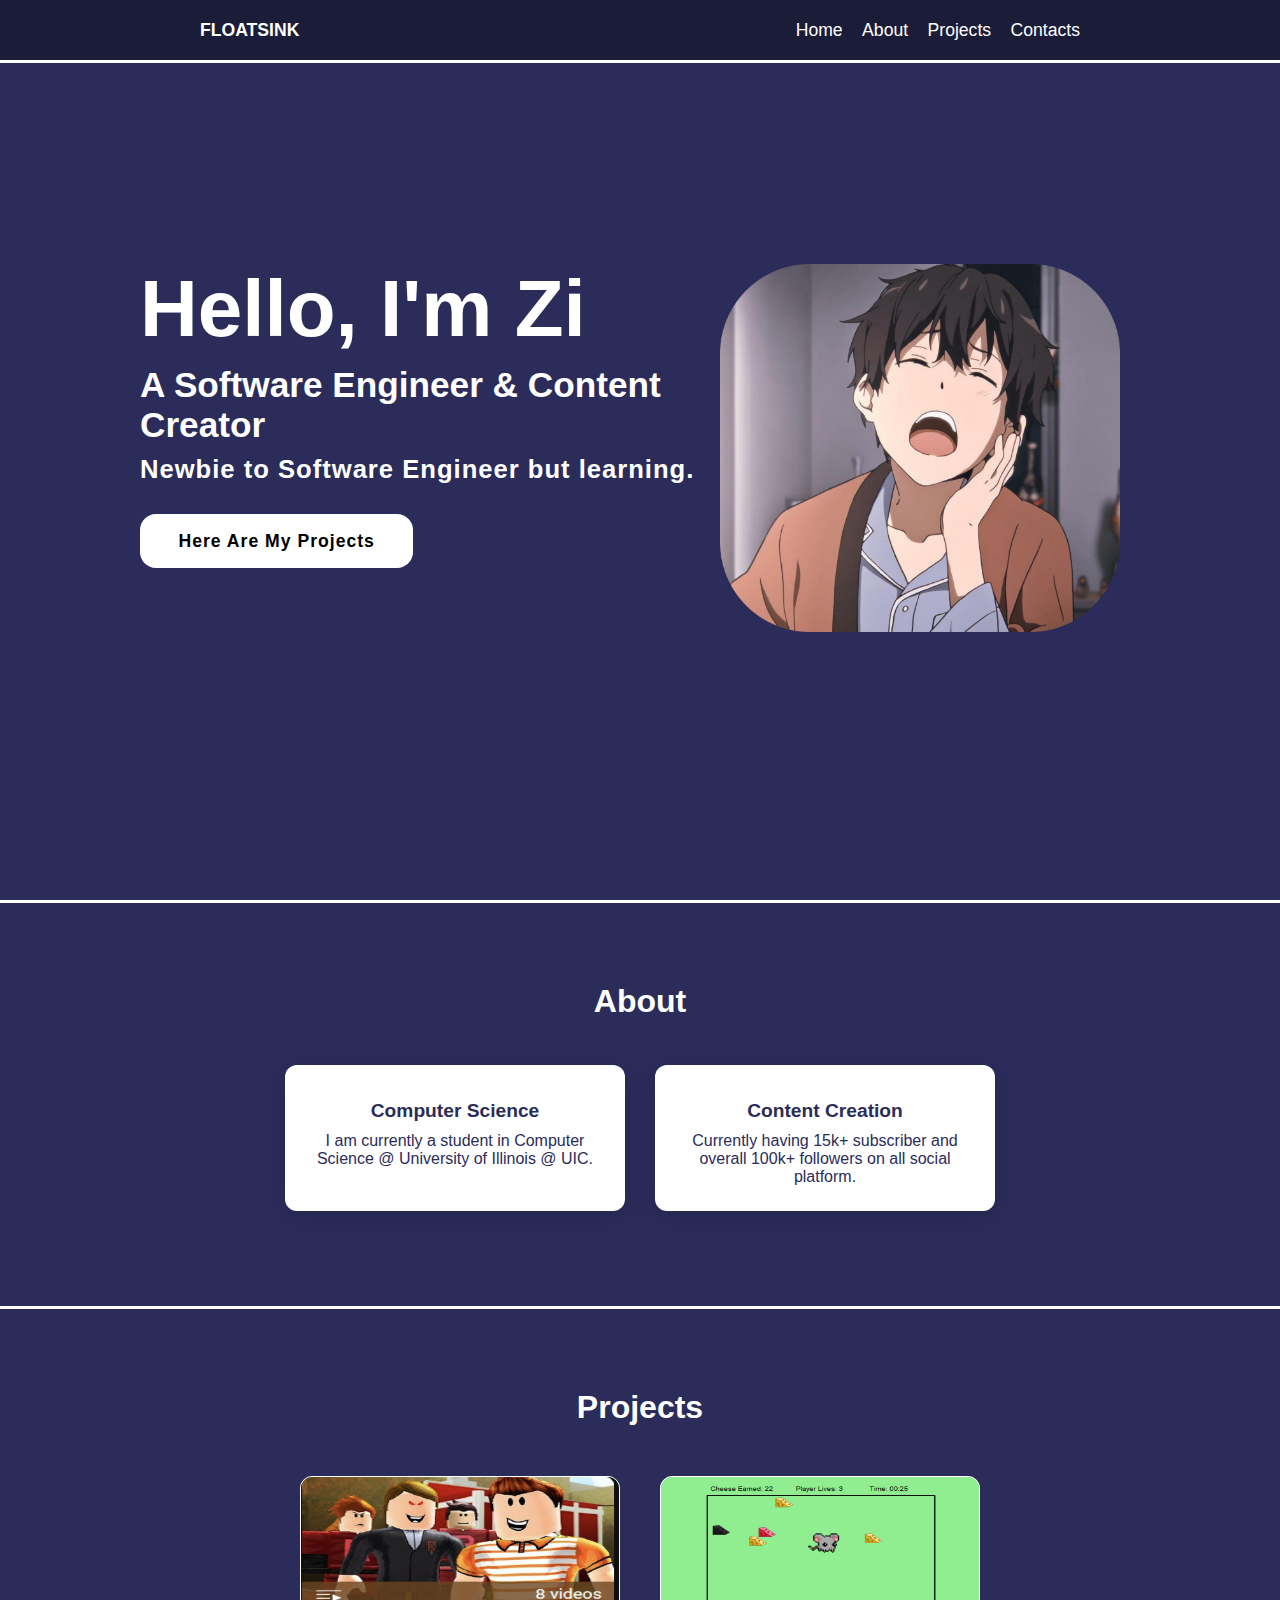
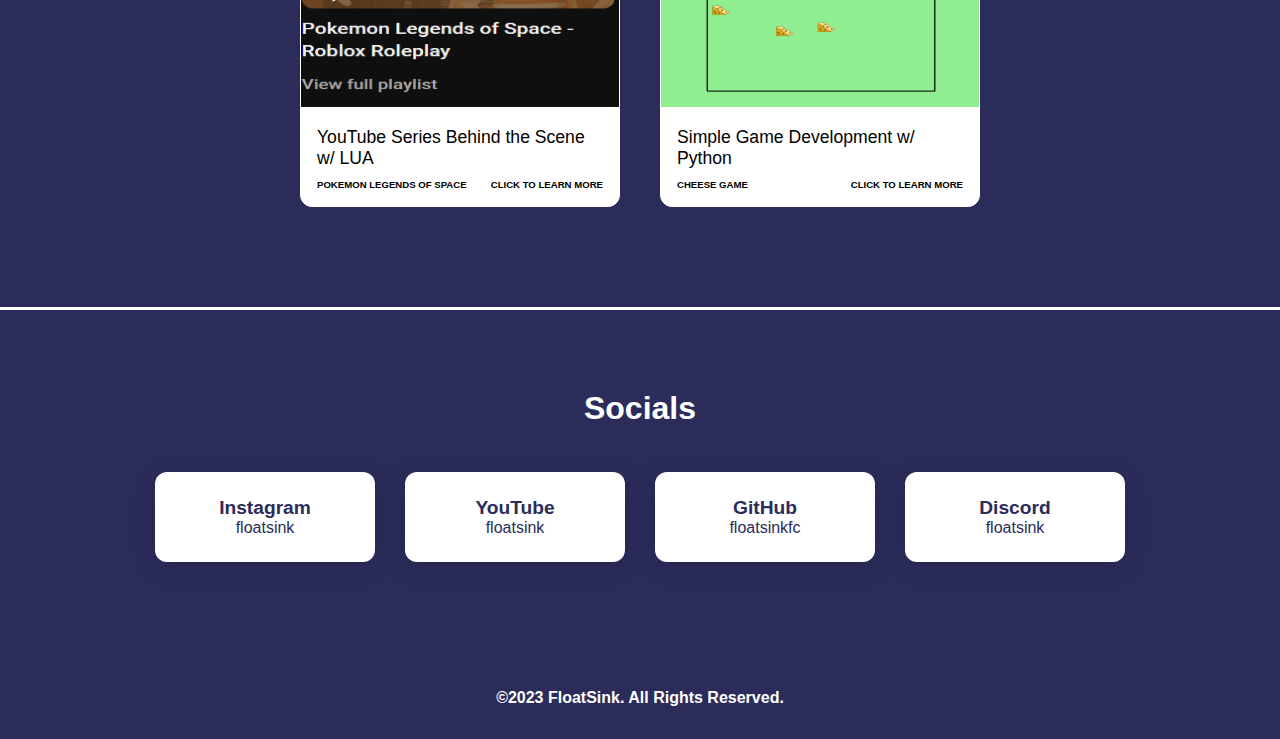
==== index.html @ bdd5c19e "first commit" ====
<!DOCTYPE html>
<html lang="en">
<head>
    <meta charset="UTF-8">
    <meta http-equiv="X-UA-Compatible" content="IE=edge">
    <meta name="viewport" content="width=device-width, initial-scale=1.0">
    <link rel="stylesheet" href="https://cdnjs.cloudflare.com/ajax/libs/font-awesome/5.15.4/css/all.min.css">
    <link rel="stylesheet" href="https://unicons.iconscout.com/release/v4.0.8/css/line.css">
    <link rel="stylesheet" href="style.css">
    <link rel="icon" type="image/png" href="img/logo.png">
    <title>Floaty</title>
</head>
<body>

    <header>
        <a href="#" class="logo">FloatSink</a>
        <nav class="navigation">
            <a href="#"> Home</a>
            <a href="#services">About</a>
            <a href="#projects">Projects</a>
            <a href="#contacts">Contacts</a>
        </nav>
    </header>

    <section class="main">
        <div>
            <h1>Hello, I'm Zi </h1>
            <h2>
                <span>A Software Engineer & Content Creator</span>
            </h2>
            <h3>Newbie to Software Engineer but learning.</h3>
            <a href="#projects" class="main-btn">Here Are My Projects</a>
            <div class="social-icons">
                <a href="https://www.instagram.com/floatsink/"><i class="uil uil-instagram"></i></a>
                
                
                <a href="https://github.com/floatsinkfc"><i class="uil uil-github-alt"></i></a>

                <a href="https://www.linkedin.com/in/zi-jun-wang-862116262/"><i class="uil uil-linkedin-alt"></i></a>

            </div>
        </div>
        <div class = "floatsinkpic">
            <img src="img/img-0057-1@2x.png" alt="">
        </div>
    </section>

    <span class="line"></span>

    <section class="cards" id="services">
        <h2 class="title">About</h2>
        <div class="content">
            <div class="card">
                <div class="icon">
                    <i class="uil uil-laptop"></i>
                </div>
                <div class="info">
                    <h3>Computer Science</h3>
                    <p>I am currently a student in Computer Science @ University of Illinois @ UIC.</p>
                </div>
            </div>  
             <div class="card">
                <div class="icon">
                    <i class="uil uil-presentation-play"></i>
                </div>
                <div class="info">
                    <h3>Content Creation</h3>
                    <p>Currently having 15k+ subscriber and overall 100k+ followers on all social platform.</p>
                </div>
            </div>  
             
        </div>
    </section>

    <span class="line"></span>

    <section class="projects" id="projects">
        <h2 class="title">Projects</h2>
        <div class="content2">

            <!-- First Project-->
            <div class="project-card">
                <div class="project-image">
                    <img src="img/image-6@2x.png" alt="PokemonLegendsOfSpace">
                </div>
                <div class="project-info">
                    <p class="project-category">YouTube Series Behind the Scene w/ LUA</p>
                    <strong class="project-title">
                        <span>Pokemon Legends of Space</span>
                        <a href="https://www.youtube.com/playlist?list=PLDZcKi4tinwcsT6Y6gnjw9qZ2At2JbRzD" class="more-details">Click to learn more</a>
                    </strong>
                </div>
            </div>
            <!-- Second Project-->
             <div class="project-card">
                <div class="project-image">
                    <img src="img/image-7@2x.png" alt="Cheese Game">
                </div>
                <div class="project-info">
                    <p class="project-category">Simple Game Development w/ Python</p>
                    <strong class="project-title">
                        <span>Cheese Game</span>
                        <a href="https://github.com/floatsinkfc" class="more-details">Click to learn more</a>
                    </strong>
                </div>
            </div>
        </div>
    </section>

    <span class="line"></span>

    <section class="card-contact" id="contacts">
        <h2 class="title">Socials</h2>
        <div class="content">
            
            <a a href="https://www.instagram.com/floatsink/" class="card">
                <div class="icon">
                <i class="uil uil-instagram"></i>
                </div>
                <div class="connectinfo">
                    <h3>Instagram</h3>
                    <p>floatsink</p>
                </div>
            </a>  
            <a a href="https://www.youtube.com/floatsink/" class="card">
                <div class="icon">
                <i class="uil uil-youtube"></i>
                </div>
                <div class="connectinfo">
                    <h3>YouTube</h3>
                    <p>floatsink</p>
                </div>
            </a> 
            <a a href="https://github.com/floatsinkfc" class="card">
                <div class="icon">
                <i class="uil uil-github"></i>
                </div>
                <div class="connectinfo">
                    <h3>GitHub</h3>
                    <p>floatsinkfc</p>
                </div>
            </a>
            <a a href="https://discordapp.com/users/231619321426739202/" class="card">
                <div class="icon">
                <i class="uil uil-discord"></i>
                </div>
                <div class="connectinfo">
                    <h3>Discord</h3>
                    <p>floatsink</p>
                </div>
            </a> 
        </div> 
    </section>

    <footer class="footer">
        <p class="footer-title">&#169;2023 FloatSink. All Rights Reserved.</p>
    </footer>
</body> 
</html>
---- style.css ----
@import url('https://fonts.googleapis.com/css2?family=Poppins:wght@100;200;400;500;600;700;800;900&display=swap');


* {
  font-family: 'Arial', sans-serif;
  margin: 0;
  padding: 0;
  box-sizing: border-box;
  scroll-behavior: smooth;
}

.logo {
  text-decoration: none;
  color: #FFFFFF;
  text-transform: uppercase;
  font-weight: 700;
  font-size: 1.1em;
}

header {
  background-color: #1B1C37;
  width: 100%;
  height: 7%;
  padding: 12px 200px;
  justify-content: space-between;
  display: flex;
  position: fixed;
  z-index: 999;
  align-items: center;
  border-bottom: 3px solid white;
}

.navigation a {
  color: #ffffff;
  text-decoration: none;
  font-size: 1.1em;
  font-weight: 500;
  padding-left: 30px;
}

.navigation a:hover{
  color: #808080;
}

section {
  padding: 100px 200px;
}

.main {
  width: 100%;
  min-height: 100vh;
  align-items: center;
  display: flex;
  background-color: #2B2C5A;
  background-size: cover;
  background-position: center;
  background-attachment: fixed;
}

.main img {
    margin-right: 20px; /* Add some spacing between the text and the image */
    width: 100%; /* Set the width to 100% to make it responsive */
    max-width: 600px; /* Adjust the maximum width of the image as needed */
    height: auto; /* Set height to auto to maintain the aspect ratio */
    border-radius: 50%;
    
}

.main h1 {
  color: #FFFFFF;
  font-size: 5em;
  font-weight: 700;
}

.main h2 span {
  display: inline-block;
  margin-top: 10px;
  color: #FFFFFF;
  font-size: 2em;
  font-weight: 600;
}

.main img{
  width: 400px;
  border-radius: .5rem;
}

.main h3 {
  color: #FFFFFF;
  font-size: 1.8em;
  font-weight: 700;
  letter-spacing: 1px;
  margin-top: 10px;
  margin-bottom: 30px;
}

.main-btn {
    color: #000000;
    background-color: #FFFFFF;
    text-decoration: none;
    font-size: 1.1em;
    font-weight: 600;
    letter-spacing: 1px;
    display: inline-block;
    padding: 0.9375em 2.1875em;
    border-radius: 16px;
    margin-bottom: 40px;
    transition: 0.7s ease;
}

.main-btn:hover {
    background-color: #808080;
    transform: scale(1.1);
}

.social-icons a {
    color: #FFFFFF;
    font-size: 1.6em;
    padding-right: 30px;
}

.title {
  display: flex;
  justify-content: center;
  color: white;
  font-size: 2.2em;
  font-weight: 800;
  margin-bottom: 30px;
}

.line{
    display: block;
    width: 100%;
    height: 3px;
    background-color: white;
}

.content {
  display: flex;
  justify-content: center;
  flex-direction: row;
  flex-wrap: nowrap;
}

.cards{
  background-color: #2B2C5A;
}

.card {
  background-color: white;
  width: 21.25em; /* 21.25 * 16 = 340px */ 
  box-shadow: 0 5px 25px rgba(1, 1, 1, 15%);
  border-radius: 12px;
  padding: 25px;
  margin: 15px;
  transition: 0.7s ease;
  text-decoration: none;
}

.card:hover {
  transform: scale(1.1);
}

.icon {
  color: #2B2C5A;
  font-size: 8em;
  text-align: center;
}

.info {
  text-align: center;
}

.info p {
  color:#2B2C5A
}

.info h3 {
  color: #2B2C5A;
  font-size: 1.2em;
  font-weight: 700;
  margin: 10px;
}

.connectinfo h3 {
  color: #2B2C5A;
  font-size: 1.2em;
  font-weight: 700;
  text-align: center;
}

.connectinfo p{
  color: #2B2C5A;
  font-size: 1em;
  text-align: center;
}


.projects {
  background-color: #2B2C5A; /* the same as background color */
}

.content2 {
  display: flex;
  justify-content: center;
  flex-direction: row;
  flex-wrap: wrap;
}
.projects .content2 {
  margin-top: 30px;
}

.project-card {
  background-color: #FFFFFF;
  border: 1px solid #FFFFFF;
  min-height: 14em;
  width: 23em;
  overflow: hidden;
  border-radius: 12px;
  margin: 20px;
  transition: 0.7s ease;
}

.project-card:hover {
  transform: scale(1.2);
}

.project-card:hover .project-image {
  opacity: 0.9;
}

.project-image img {
  width: 100%;
  height: 230px;
}

.project-info {
  padding: 1em;
}

.project-category {
  font-size: 1.1em;
  color: #000000;
}

.project-title {
  display: flex;
  font-size: 0.6em;
  justify-content: space-between;
  text-transform: uppercase;
  font-weight: 600;
  margin-top: 10px;
  color:#000000;
}

.more-details {
  text-decoration: none;
  color: #000000;
}

.more-details:hover {
  color: #808080;
}


.card-contact {
  background-color: #2B2C5A;
}
.card-contact .icon{
  font-size: 4.5em;
} 

.card-contact .info h3 {
  color: #000000;
}

.card-contact .info p {
  font-size: 1.1em;
}

.footer {
  background-color: #2B2C5A;
  color: white;
  padding: 2em;
  display: flex;
  justify-content: center;
  
}

.footer-title {
  font-weight: 600;
}


@media(max-width: 1400px){
  .navigation a{
    padding-left: 15px;
  }

  .title{
    font-size: 2em;
  }

  section {
    padding: 80px 140px;
  }

  
  
  .main h2{
    font-size: 1.1em;
  }

  .main h3 {
    font-size: 1.6em;
  }

  .project-card {
    width: 20em;
  }
  

  .content{
    display: flex;
    justify-content: center;
    flex-direction: row;
    flex-wrap: nowrap;
  }

  .content2{
    display: flex;
    flex-direction: row;
    flex-wrap: wrap;
  }
}

@media(max-width: 900px){
  header {
    padding: 12px 20px;
  }

  .navigation a{
    padding-left: 10px;
  }

  .title{
    font-size: 1.8em;
  }

  section {
    padding: 80px 20px;
  }

  .main h2{
    font-size: 1em;
  }

  .main h3 {
    font-size: 1.5em;
  }

  .content{
    flex-direction: column;
    align-items: center;
  }

  .content2{
    flex-direction: column;
    align-items: center;
  }
}

@media(max-width: 641px){
  body{
    font-size: 12px;
  }

  .main h2{
    font-size: 0.8em;
  }
  .main{
    flex-direction: row;
  flex-wrap: wrap;

  }

  .main h3 {
    font-size: 1.3em;
  }

}

@media(max-width: 390px){
  body{
    font-size: 10px;
  }
  .navigation a{
    padding-left: 10px;
    font-size: 0.8em;
  }
  .footer .social-icons a {
    font-size: 0.8em;
    padding: 0 8px 0 0;
  }
}
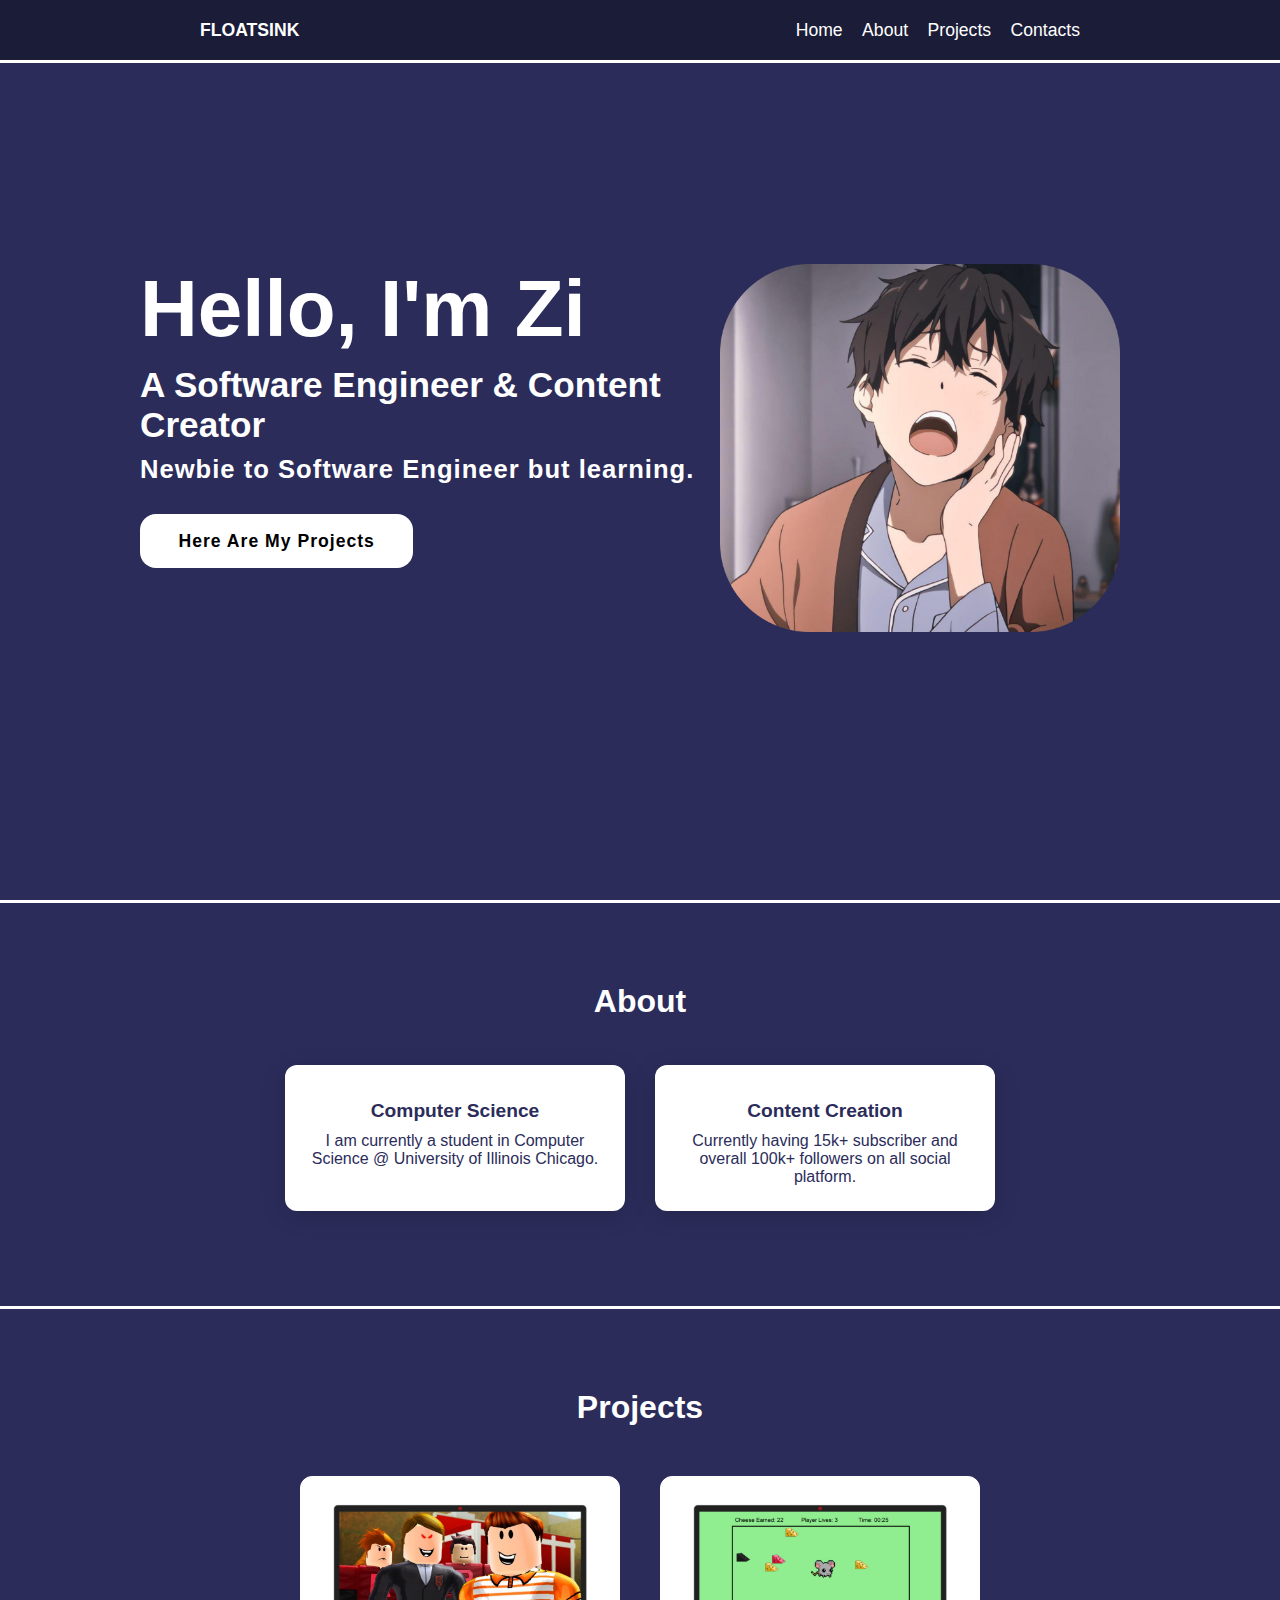
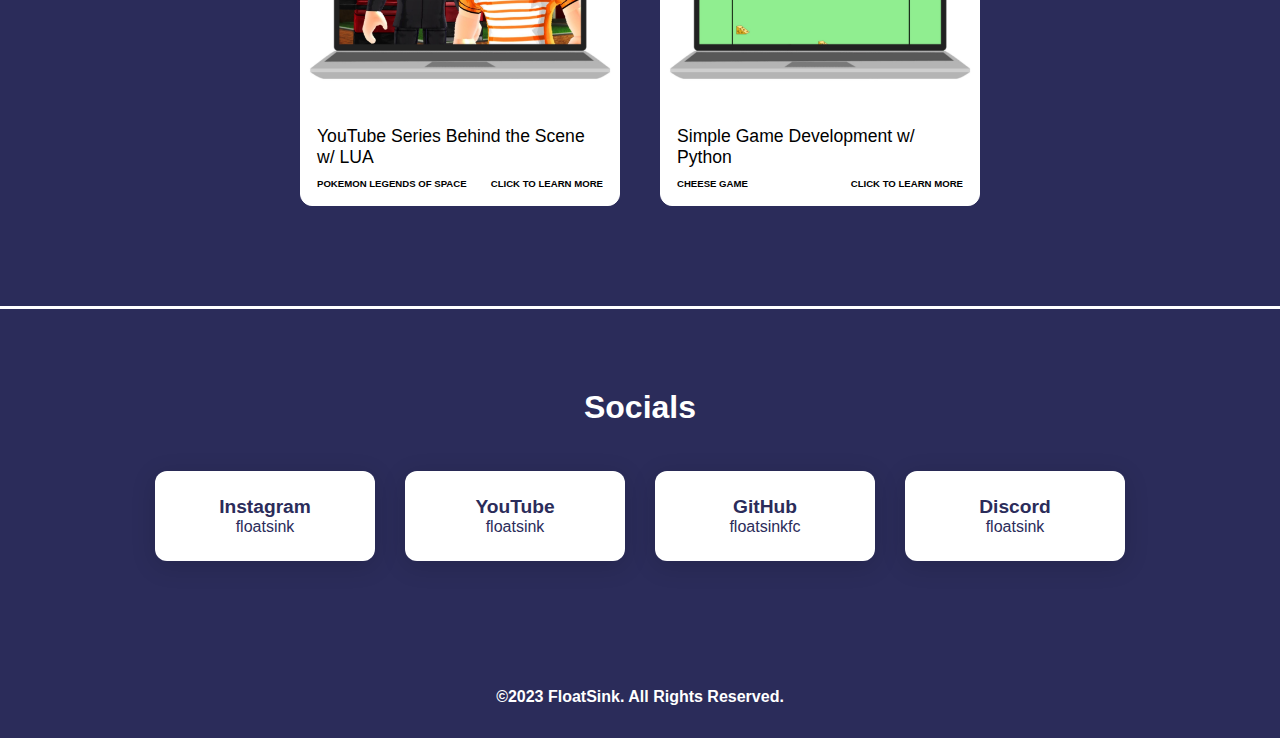
==== commit 49655e83: "Version 1.0" ====
--- a/index.html
+++ b/index.html
@@ -31,12 +31,12 @@
             <h3>Newbie to Software Engineer but learning.</h3>
             <a href="#projects" class="main-btn">Here Are My Projects</a>
             <div class="social-icons">
-                <a href="https://www.instagram.com/floatsink/"><i class="uil uil-instagram"></i></a>
+                <a href="https://www.instagram.com/floatsink/" target="_blank"><i class="uil uil-instagram"></i></a>
                 
                 
-                <a href="https://github.com/floatsinkfc"><i class="uil uil-github-alt"></i></a>
+                <a href="https://github.com/floatsinkfc" target="_blank"><i class="uil uil-github-alt"></i></a>
 
-                <a href="https://www.linkedin.com/in/zi-jun-wang-862116262/"><i class="uil uil-linkedin-alt"></i></a>
+                <a href="https://www.linkedin.com/in/zi-jun-wang-862116262/" target="_blank"><i class="uil uil-linkedin-alt"></i></a>
 
             </div>
         </div>
@@ -56,7 +56,7 @@
                 </div>
                 <div class="info">
                     <h3>Computer Science</h3>
-                    <p>I am currently a student in Computer Science @ University of Illinois @ UIC.</p>
+                    <p>I am currently a student in Computer Science @ University of Illinois Chicago.</p>
                 </div>
             </div>  
              <div class="card">
@@ -87,7 +87,7 @@
                     <p class="project-category">YouTube Series Behind the Scene w/ LUA</p>
                     <strong class="project-title">
                         <span>Pokemon Legends of Space</span>
-                        <a href="https://www.youtube.com/playlist?list=PLDZcKi4tinwcsT6Y6gnjw9qZ2At2JbRzD" class="more-details">Click to learn more</a>
+                        <a href="https://www.youtube.com/playlist?list=PLDZcKi4tinwcsT6Y6gnjw9qZ2At2JbRzD" target="_blank" class="more-details">Click to learn more</a>
                     </strong>
                 </div>
             </div>
@@ -100,7 +100,7 @@
                     <p class="project-category">Simple Game Development w/ Python</p>
                     <strong class="project-title">
                         <span>Cheese Game</span>
-                        <a href="https://github.com/floatsinkfc" class="more-details">Click to learn more</a>
+                        <a href="https://github.com/floatsinkfc"  target="_blank" class="more-details">Click to learn more</a>
                     </strong>
                 </div>
             </div>
@@ -113,7 +113,7 @@
         <h2 class="title">Socials</h2>
         <div class="content">
             
-            <a a href="https://www.instagram.com/floatsink/" class="card">
+            <a a href="https://www.instagram.com/floatsink/" target="_blank" class="card">
                 <div class="icon">
                 <i class="uil uil-instagram"></i>
                 </div>
@@ -122,7 +122,7 @@
                     <p>floatsink</p>
                 </div>
             </a>  
-            <a a href="https://www.youtube.com/floatsink/" class="card">
+            <a a href="https://www.youtube.com/floatsink/" target="_blank" class="card">
                 <div class="icon">
                 <i class="uil uil-youtube"></i>
                 </div>
@@ -131,7 +131,7 @@
                     <p>floatsink</p>
                 </div>
             </a> 
-            <a a href="https://github.com/floatsinkfc" class="card">
+            <a a href="https://github.com/floatsinkfc" target="_blank" class="card">
                 <div class="icon">
                 <i class="uil uil-github"></i>
                 </div>
@@ -140,7 +140,7 @@
                     <p>floatsinkfc</p>
                 </div>
             </a>
-            <a a href="https://discordapp.com/users/231619321426739202/" class="card">
+            <a a href="https://discordapp.com/users/231619321426739202/" target="_blank" class="card">
                 <div class="icon">
                 <i class="uil uil-discord"></i>
                 </div>
--- a/style.css
+++ b/style.css
@@ -231,7 +231,7 @@
 
 .project-image img {
   width: 100%;
-  height: 230px;
+  height: 100%;
 }
 
 .project-info {
@@ -359,6 +359,11 @@
     font-size: 1.5em;
   }
 
+  .main img{
+    width: 100%; /* Set the width to 100% to make it responsive */
+    max-width: 500px;
+  }
+
   .content{
     flex-direction: column;
     align-items: center;
@@ -384,6 +389,11 @@
 
   }
 
+  .main img{
+    width: 100%; /* Set the width to 100% to make it responsive */
+    max-width: 400px;
+  }
+
   .main h3 {
     font-size: 1.3em;
   }
@@ -398,6 +408,12 @@
     padding-left: 10px;
     font-size: 0.8em;
   }
+
+  .main img{
+    width: 100%; /* Set the width to 100% to make it responsive */
+    max-width: 300px;
+  }
+
   .footer .social-icons a {
     font-size: 0.8em;
     padding: 0 8px 0 0;
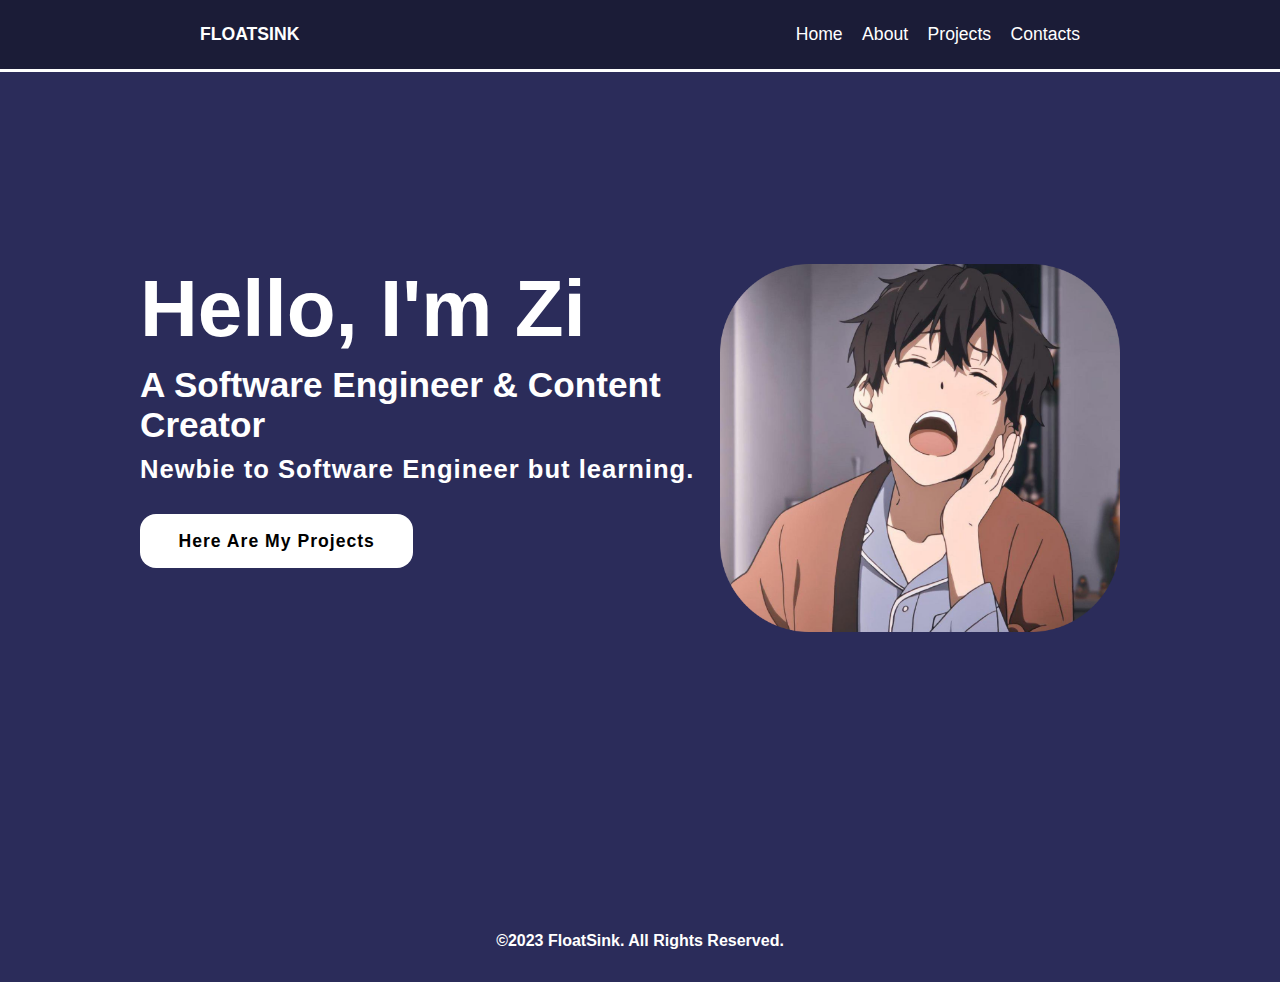
==== commit e33c2e5b: "Version 1.0" ====
--- a/index.html
+++ b/index.html
@@ -7,6 +7,7 @@
     <link rel="stylesheet" href="https://cdnjs.cloudflare.com/ajax/libs/font-awesome/5.15.4/css/all.min.css">
     <link rel="stylesheet" href="https://unicons.iconscout.com/release/v4.0.8/css/line.css">
     <link rel="stylesheet" href="style.css">
+    <script src="js/main.js"></script>
     <link rel="icon" type="image/png" href="img/logo.png">
     <title>Floaty</title>
 </head>
@@ -15,10 +16,10 @@
     <header>
         <a href="#" class="logo">FloatSink</a>
         <nav class="navigation">
-            <a href="#"> Home</a>
-            <a href="#services">About</a>
-            <a href="#projects">Projects</a>
-            <a href="#contacts">Contacts</a>
+            <a href="index.html"> Home</a>
+            <a href="about.html">About</a>
+            <a href="projects.html">Projects</a>
+            <a href="contacts.html">Contacts</a>
         </nav>
     </header>
 
@@ -45,113 +46,6 @@
         </div>
     </section>
 
-    <span class="line"></span>
-
-    <section class="cards" id="services">
-        <h2 class="title">About</h2>
-        <div class="content">
-            <div class="card">
-                <div class="icon">
-                    <i class="uil uil-laptop"></i>
-                </div>
-                <div class="info">
-                    <h3>Computer Science</h3>
-                    <p>I am currently a student in Computer Science @ University of Illinois Chicago.</p>
-                </div>
-            </div>  
-             <div class="card">
-                <div class="icon">
-                    <i class="uil uil-presentation-play"></i>
-                </div>
-                <div class="info">
-                    <h3>Content Creation</h3>
-                    <p>Currently having 15k+ subscriber and overall 100k+ followers on all social platform.</p>
-                </div>
-            </div>  
-             
-        </div>
-    </section>
-
-    <span class="line"></span>
-
-    <section class="projects" id="projects">
-        <h2 class="title">Projects</h2>
-        <div class="content2">
-
-            <!-- First Project-->
-            <div class="project-card">
-                <div class="project-image">
-                    <img src="img/image-6@2x.png" alt="PokemonLegendsOfSpace">
-                </div>
-                <div class="project-info">
-                    <p class="project-category">YouTube Series Behind the Scene w/ LUA</p>
-                    <strong class="project-title">
-                        <span>Pokemon Legends of Space</span>
-                        <a href="https://www.youtube.com/playlist?list=PLDZcKi4tinwcsT6Y6gnjw9qZ2At2JbRzD" target="_blank" class="more-details">Click to learn more</a>
-                    </strong>
-                </div>
-            </div>
-            <!-- Second Project-->
-             <div class="project-card">
-                <div class="project-image">
-                    <img src="img/image-7@2x.png" alt="Cheese Game">
-                </div>
-                <div class="project-info">
-                    <p class="project-category">Simple Game Development w/ Python</p>
-                    <strong class="project-title">
-                        <span>Cheese Game</span>
-                        <a href="https://github.com/floatsinkfc"  target="_blank" class="more-details">Click to learn more</a>
-                    </strong>
-                </div>
-            </div>
-        </div>
-    </section>
-
-    <span class="line"></span>
-
-    <section class="card-contact" id="contacts">
-        <h2 class="title">Socials</h2>
-        <div class="content">
-            
-            <a a href="https://www.instagram.com/floatsink/" target="_blank" class="card">
-                <div class="icon">
-                <i class="uil uil-instagram"></i>
-                </div>
-                <div class="connectinfo">
-                    <h3>Instagram</h3>
-                    <p>floatsink</p>
-                </div>
-            </a>  
-            <a a href="https://www.youtube.com/floatsink/" target="_blank" class="card">
-                <div class="icon">
-                <i class="uil uil-youtube"></i>
-                </div>
-                <div class="connectinfo">
-                    <h3>YouTube</h3>
-                    <p>floatsink</p>
-                </div>
-            </a> 
-            <a a href="https://github.com/floatsinkfc" target="_blank" class="card">
-                <div class="icon">
-                <i class="uil uil-github"></i>
-                </div>
-                <div class="connectinfo">
-                    <h3>GitHub</h3>
-                    <p>floatsinkfc</p>
-                </div>
-            </a>
-            <a a href="https://discordapp.com/users/231619321426739202/" target="_blank" class="card">
-                <div class="icon">
-                <i class="uil uil-discord"></i>
-                </div>
-                <div class="connectinfo">
-                    <h3>Discord</h3>
-                    <p>floatsink</p>
-                </div>
-            </a> 
-        </div> 
-    </section>
-
     <footer class="footer">
         <p class="footer-title">&#169;2023 FloatSink. All Rights Reserved.</p>
     </footer>
--- a/style.css
+++ b/style.css
@@ -20,7 +20,7 @@
 header {
   background-color: #1B1C37;
   width: 100%;
-  height: 7%;
+  height: 8%;
   padding: 12px 200px;
   justify-content: space-between;
   display: flex;
@@ -28,6 +28,12 @@
   z-index: 999;
   align-items: center;
   border-bottom: 3px solid white;
+  transition: transform 0.9s ease;
+}
+
+/* Additional styles for the hidden class */
+header.hidden {
+  transform: translateY(-100%);
 }
 
 .navigation a {
@@ -41,6 +47,7 @@
 .navigation a:hover{
   color: #808080;
 }
+
 
 section {
   padding: 100px 200px;
@@ -65,6 +72,7 @@
     border-radius: 50%;
     
 }
+
 
 .main h1 {
   color: #FFFFFF;
@@ -126,6 +134,7 @@
   font-size: 2.2em;
   font-weight: 800;
   margin-bottom: 30px;
+  margin-top: 50px;
 }
 
 .line{
@@ -144,6 +153,8 @@
 
 .cards{
   background-color: #2B2C5A;
+  width: 100%;
+  min-height: 100vh;
 }
 
 .card {
@@ -196,8 +207,11 @@
 }
 
 
+
 .projects {
   background-color: #2B2C5A; /* the same as background color */
+  width: 100%;
+  min-height: 100vh;
 }
 
 .content2 {
@@ -265,6 +279,8 @@
 
 .card-contact {
   background-color: #2B2C5A;
+  width: 100%;
+  min-height: 100vh;
 }
 .card-contact .icon{
   font-size: 4.5em;
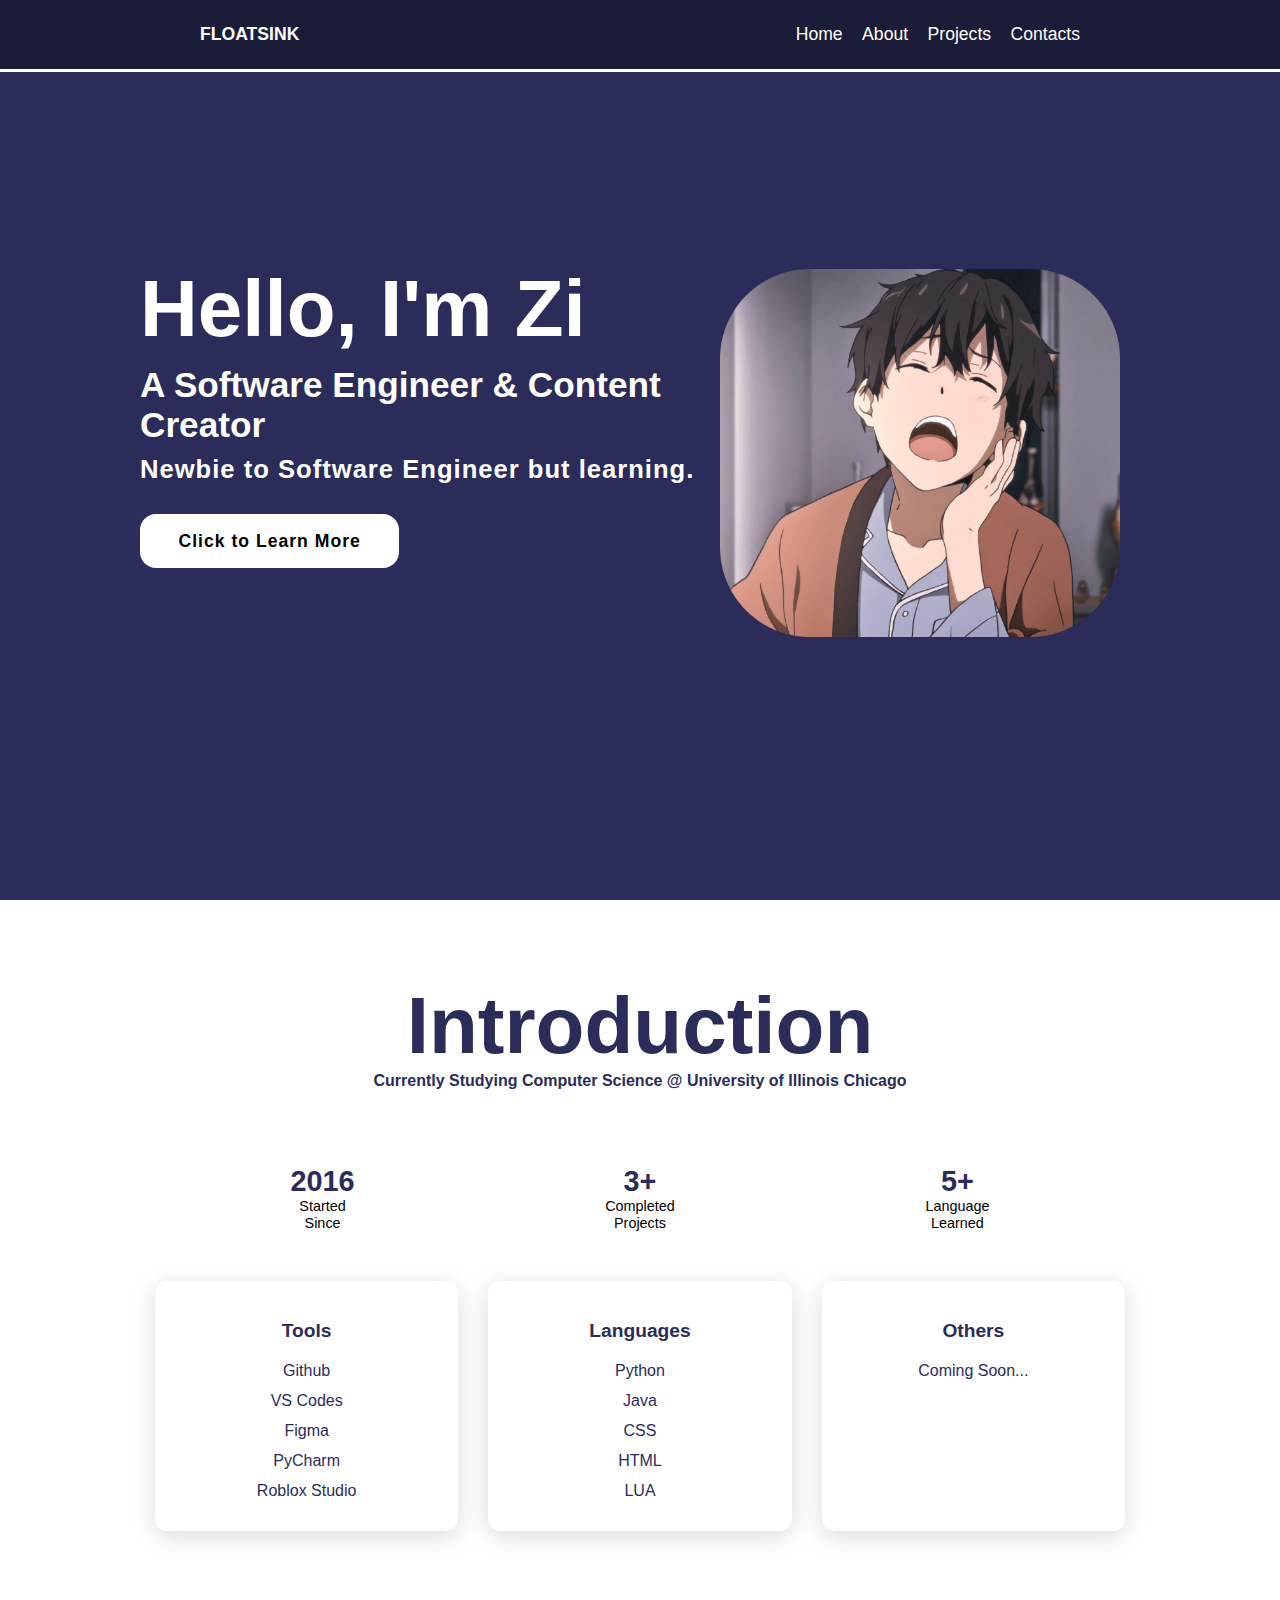
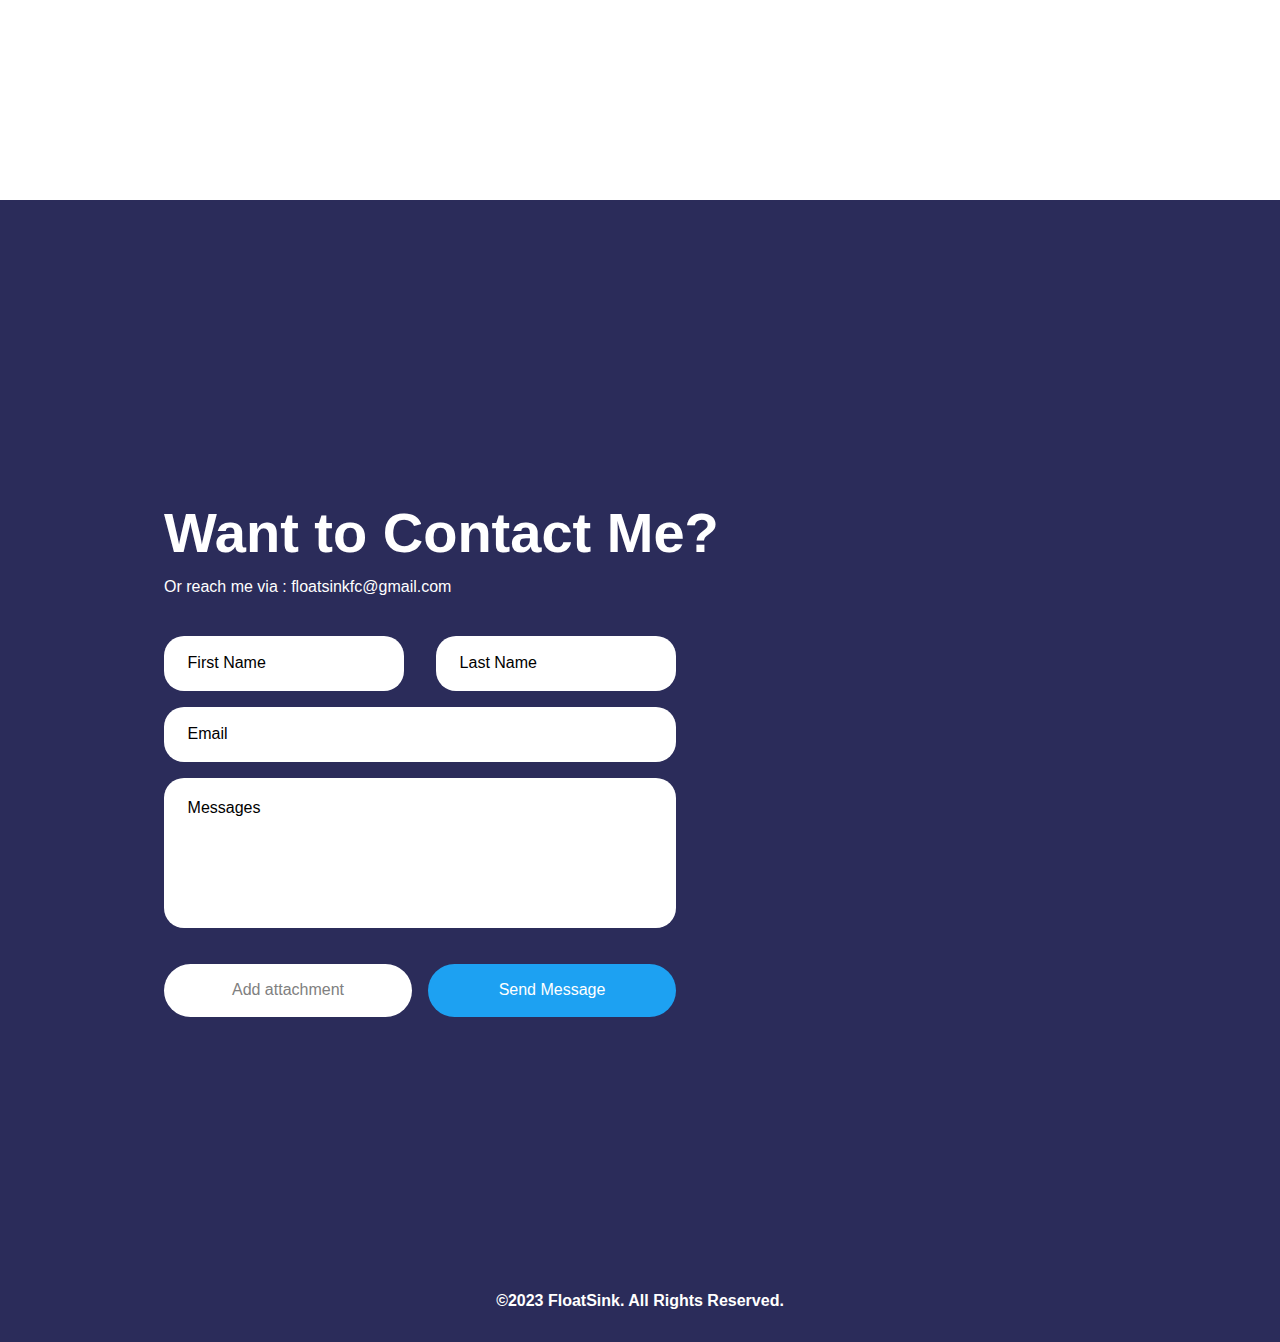
==== commit fbf6fadb: "Version 1.1" ====
--- a/index.html
+++ b/index.html
@@ -7,7 +7,6 @@
     <link rel="stylesheet" href="https://cdnjs.cloudflare.com/ajax/libs/font-awesome/5.15.4/css/all.min.css">
     <link rel="stylesheet" href="https://unicons.iconscout.com/release/v4.0.8/css/line.css">
     <link rel="stylesheet" href="style.css">
-    <script src="js/main.js"></script>
     <link rel="icon" type="image/png" href="img/logo.png">
     <title>Floaty</title>
 </head>
@@ -30,7 +29,9 @@
                 <span>A Software Engineer & Content Creator</span>
             </h2>
             <h3>Newbie to Software Engineer but learning.</h3>
-            <a href="#projects" class="main-btn">Here Are My Projects</a>
+            <a href="#intro" class="main-btn">Click to Learn More
+                <i class="uil uil-angle-right main_icon"></i>
+            </a>
             <div class="social-icons">
                 <a href="https://www.instagram.com/floatsink/" target="_blank"><i class="uil uil-instagram"></i></a>
                 
@@ -46,8 +47,114 @@
         </div>
     </section>
 
+    <section class="introduction" id="intro">
+        <div>
+            <h1 class="section_header">Introduction 
+                
+            </h1>
+            <span class="section_description">
+            Currently Studying Computer Science @ <a href="https://www.uic.edu/" target="_blank">University of Illinois Chicago</a><i class="uil uil-link"></i> 
+            </span>
+        </div>
+        <div class="introduction_info">
+            <div>
+                <span class="introduction_info-title">2016</span>
+                <span class="introduction_info-name">Started <br> Since</span>
+            </div>
+
+            <div>
+                <span class="introduction_info-title">3+</span>
+                <span class="introduction_info-name">Completed <br> Projects</span>
+            </div>
+
+            <div>
+                <span class="introduction_info-title">5+</span>
+                <span class="introduction_info-name">Language <br> Learned</span>
+            </div>
+        </div>
+        <div class="content">
+            <div class="introcard">
+                <div class="introinfo">
+                    <h3>Tools
+                    </h3>
+                    <p>Github <br> VS Codes <br> Figma <br> PyCharm <br> Roblox Studio  </p>
+                </div>
+            </div>  
+            <div class="introcard">
+                <div class="introinfo">
+                    <h3>Languages</h3>
+                    <p>Python <br> Java <br> CSS <br> HTML <br> LUA  </p>
+                </div>
+            </div>  
+
+            <div class="introcard">
+                <div class="introinfo">
+                    <h3>Others</h3>
+                    <p>Coming Soon...</p>
+                </div>
+            </div> 
+             
+        </div>
+    </section>
+
+    <section class="contact_me">
+        <div class="contactbox">
+            <div class="leftcon">
+                <div class="contform_wrapper">
+                    <div class="contact_heading">
+                        <h1>Want to Contact Me?</h1>
+                        <p class="contText">Or reach me via : <a href="mailto:floatsinkfc@gmail.com">floatsinkfc@gmail.com</a></p>
+                    </div>
+
+                    <form action="" method="post" class="contact-form">
+                        <div class="conInp-wrap">
+                            <input class="contact-input" autocomplete="off" name="First Name" type="text" required></input>
+                            <label>First Name</label>
+                            <i class="contIcon uil uil-postcard"></i>
+                        </div>
+
+                        <div class="conInp-wrap">
+                            <input class="contact-input" autocomplete="off" name="Last Name" type="text" required></input>
+                            <label>Last Name</label>
+                            <i class="contIcon uil uil-postcard"></i>
+                        </div>
+
+                        <div class="conInp-wrap w-100">
+                            <input class="contact-input" autocomplete="off" name="email" type="text" required></input>
+                            <label>Email</label>
+                            <i class="contIcon uil uil-envelope"></i>
+                        </div>
+
+                        <div class="conInp-wrap textarea w-100">
+                            <textarea name="message" autocomplete="off" class="contact-input" required></textarea>
+                            <label>Messages</label>
+                            <i class="contIcon uil uil-comment-alt-message"></i>
+                        </div>
+
+                        <div class="contact-buttons">
+                            <button class="btn upload">
+                                <span>
+                                    <i class="uil uil-link-add"></i> Add attachment
+                                </span>
+                                <input type="file" name="attachment">
+                            </button>
+                            <input type="submit" value="Send Message" class="btn">
+                        </div>
+
+                    </form>
+                </div>
+            </div>
+            <div class="rightcon">
+            
+                
+            </div>
+        </div>
+        
+    </section>
+
     <footer class="footer">
         <p class="footer-title">&#169;2023 FloatSink. All Rights Reserved.</p>
     </footer>
+    <script src="js/main.js"></script>
 </body> 
 </html>
--- a/style.css
+++ b/style.css
@@ -53,6 +53,9 @@
   padding: 100px 200px;
 }
 
+
+/* Main */
+
 .main {
   width: 100%;
   min-height: 100vh;
@@ -64,7 +67,9 @@
   background-attachment: fixed;
 }
 
+
 .main img {
+    margin-top: 10px;
     margin-right: 20px; /* Add some spacing between the text and the image */
     width: 100%; /* Set the width to 100% to make it responsive */
     max-width: 600px; /* Adjust the maximum width of the image as needed */
@@ -78,6 +83,7 @@
   color: #FFFFFF;
   font-size: 5em;
   font-weight: 700;
+  transition: 1s ease;
 }
 
 .main h2 span {
@@ -95,7 +101,7 @@
 
 .main h3 {
   color: #FFFFFF;
-  font-size: 1.8em;
+  font-size: 1.0em;
   font-weight: 700;
   letter-spacing: 1px;
   margin-top: 10px;
@@ -113,12 +119,22 @@
     padding: 0.9375em 2.1875em;
     border-radius: 16px;
     margin-bottom: 40px;
-    transition: 0.7s ease;
+    position: relative;
 }
 
 .main-btn:hover {
     background-color: #808080;
     transform: scale(1.1);
+}
+
+.main-btn:hover .main_icon {
+  transform: translateX(30%); 
+  transition: transform 0.4s ease; 
+}
+
+.main_icon {
+  position: absolute; 
+  right: 10px;
 }
 
 .social-icons a {
@@ -144,6 +160,343 @@
     background-color: white;
 }
 
+/* Introduction */ 
+.introduction {
+  position: relative; /* Add position relative to allow absolute positioning */
+  width: 100%;
+  min-height: 100vh;
+  background-color: white;
+  background-size: cover;
+  background-position: center;
+  background-attachment: fixed;
+}
+
+.section_header {
+  color: #2B2C5A;
+  font-size: 5em;
+  font-weight: 700;
+}
+
+.section_header_light {
+  color: white;
+  font-size: 5em;
+  font-weight: 700;
+}
+
+.section_description {
+  display: block;
+  color: #2B2C5A;
+  font-size: 1em;
+  font-weight: 600;
+}
+
+.section_description_light {
+  display: block;
+  color: white;
+  font-size: 1em;
+  font-weight: 600;
+}
+
+.section_header, 
+.section_description,
+.section_header_light,
+.section_description_light {
+  text-align: center;
+}
+
+.section_description a{
+  text-decoration: none;
+  color: #2B2C5A;
+}
+
+.introduction_info{
+  display:flex;
+  justify-content: space-evenly;
+  margin-top: 5rem;
+  margin-bottom: 2.5rem;
+  transform: scale(1.2);
+}
+
+.introduction_info-title{
+  font-size: 1.5rem;
+  font-weight: 600;
+  color:#2B2C5A
+}
+
+.introduction_info-name{
+  font-size: .75rem;
+}
+
+.introduction_info-title,
+.introduction_info-name{
+  display: block;
+  text-align: center;
+}
+
+.introinfo {
+  text-align: center;
+  line-height: 30px;
+}
+
+.introinfo p {
+  color:#2B2C5A
+}
+
+.introinfo h3 {
+  color: #2B2C5A;
+  font-size: 1.2em;
+  font-weight: 700;
+  margin: 10px;
+}
+
+.introcard {
+  background-color: white;
+  width: 21.25em; /* 21.25 * 16 = 340px */ 
+  box-shadow: 0 5px 25px rgba(1, 1, 1, 15%);
+  border-radius: 12px;
+  padding: 25px;
+  margin: 15px;
+  transition: 0.7s ease;
+  text-decoration: none;
+}
+
+.introcard:hover .introinfo p,
+.introcard:hover .introinfo h3 {
+  transform: scale(1.1, 1);
+}
+
+.introcard:hover {
+  transform: scale(1, 1.1);
+}
+
+/* Contact Me*/ 
+.contact_me {
+  width: 100%;
+  min-height: 100vh;
+  overflow: hidden;
+  background-color: #2B2C5A;
+}
+
+.contact_me .contactbox{
+  height: 100vh;
+  min-height: 700px;
+  display: grid;
+  grid-template-columns: 1fr;
+  grid-template-rows: 1fr;
+}
+
+.contact_me .contactbox > div {
+  grid-column: 1/2;
+  grid-row: 1/2;
+}
+
+.leftcon{
+  width: 100%;
+  max-width: 80rem;
+  margin: 0 auto;
+  padding: 65px 1.5rem 0;
+  display: grid;
+  grid-template-columns: repeat(2, 1fr);
+  align-items: center;
+  position: relative;
+  z-index: 3;
+}
+
+.contact_heading h1{
+  font-weight: 600;
+  color:white;
+  font-size: 3.5rem;
+  line-height: 0.9;
+  white-space: nowrap;
+  margin-bottom: 1.2rem;
+}
+
+.contText{
+  color: white;
+  line-height: 1.1;
+  font-size: 1rem;
+}
+
+.contText a{
+  color: white;
+  transition: 0.3s;
+  text-decoration: none;
+}
+
+.contText a:hover{
+  color: #808080;
+  transition: 0.3s;
+  
+}
+
+.contform_wrapper{
+  max-width: 32rem;
+}
+
+
+.contact-form{
+  display: grid;
+  margin-top: 2.55rem;
+  grid-template-columns: repeat(2, 1fr);
+  column-gap: 2rem;
+  row-gap: 1rem;
+}
+
+.conInp-wrap{
+  position: relative;
+}
+
+.conInp-wrap.w-100{
+  grid-column: span 2;
+}
+
+.contact-input{
+  width: 100%;
+  background-color: white;
+  padding: 1.5rem 1.35rem calc(0.75rem - 2px) 1.35rem;
+  border: none;
+  outline: none;
+  font-family: inherit;
+  border-radius: 20px;
+  color: black;
+  font-weight: 600;
+  font-size: 0.95rem;
+  border: 2px solid transparent;
+  box-shadow: 0 0 0 0px hsla(white), 92%, 54%, 0.169;
+  transition: 0.3s;
+}
+
+.contact-input:hover{
+  background-color: #808080;
+}
+
+.conInp-wrap label{
+  position: absolute;
+  top:50%;
+  left: calc(1.35rem + 2px);
+  transform: translateY(-50%);
+  color: black;
+  pointer-events: none;
+  transition: .25s;
+}
+
+.conInp-wrap .contIcon{
+  position:absolute;
+  right: calc(1.35rem + 2px);
+  top: 50%;
+  transform: translateY(-50%);
+  pointer-events: none;
+  color: black;
+  font-size: 1.25rem;
+  transition: 0.3s;
+}
+
+textarea.contact-input{
+  resize: none;
+  width: 100%;
+  min-height: 150px;
+
+}
+
+textarea.contact-input ~ label {
+  top: 1.3rem;
+  transform: none;
+}
+
+.conInp-wrap.focus .contact-input{
+  background-color: white;
+  border: 2px solid;
+  border-color: #1B1C37;
+  box-shadow: 0 0 0 5px hsla(white), 91%, 55%, 0.11;
+}
+
+.conInp-wrap.focus label,
+.conInp-wrap.focus .contIcon{
+  color: #1B1C37;
+}
+
+.conInp-wrap.not-empty label{
+  font-size: .66rem;
+  top: 0.75rem;
+  transform: translateY(0);
+}
+
+.contact-buttons {
+  display: grid;
+  grid-template-columns: 1fr 1fr;
+  column-gap: 1rem;
+  margin-top: 1rem;
+  width: 100%;
+  grid-column: span 2;
+}
+
+.btn {
+  display: inline-block;
+  padding: 1.1rem 2rem;
+  background-color: #1da1f2;
+  color: white;
+  border-radius: 40px;
+  border: none;
+  font-family: inherit;
+  font-weight: 500;
+  font-size: 1rem;
+  cursor: pointer;
+  transition: 0.3s;
+}
+
+.btn:hover{
+  background-color: #0c69a3;
+}
+
+.btn.upload{
+  position: relative;
+  background-color: white;
+  color: #808080;
+}
+
+.btn.upload input {
+  position: absolute;
+  width: 100%;
+  height: 100%;
+  top: 0;
+  left: 0;
+  background-color: red;
+  cursor: pointer;
+  opacity: 0;
+}
+
+.btn.upload:hover{
+  background-color: rgb(203, 203, 203);
+}
+
+.rightcon {
+  display: grid;
+  grid-template-columns: repeat(2, 1fr);
+  overflow: hidden;
+  pointer-events: none;
+}
+
+.contImg-wrapper {
+  position: relative;
+  grid-column: 2;
+  background-color: green;
+}
+
+.contImg-wrapper .contImg{
+  display: none;
+  position: absolute;
+  height: 130%;
+  left:60%;
+  top:50%;
+  transform: translate(-50%, -50%);
+}
+
+
+
+
+
+
+/* About */
 .content {
   display: flex;
   justify-content: center;
@@ -208,6 +561,8 @@
 
 
 
+
+/* Projects */
 .projects {
   background-color: #2B2C5A; /* the same as background color */
   width: 100%;
@@ -277,6 +632,8 @@
 }
 
 
+/* Contact */ 
+
 .card-contact {
   background-color: #2B2C5A;
   width: 100%;
@@ -348,6 +705,10 @@
     flex-direction: row;
     flex-wrap: wrap;
   }
+
+  .introduction_info{
+    transform: scale(1.2);
+  }
 }
 
 @media(max-width: 900px){
@@ -389,6 +750,81 @@
     flex-direction: column;
     align-items: center;
   }
+  
+  .introduction_info{
+    margin-top: 2rem;
+    transform: scale(1);
+  }
+
+  .contact_heading h1{
+    font-size: 2.5rem;
+    margin-bottom: 1rem;
+    white-space: normal;
+  }
+
+  .contText {
+    font-size: 0.9rem;
+  }
+
+  .contact-form {
+    display: grid;
+    margin-top: 1.9rem;
+    column-gap: 0.8rem;
+    row-gap: 0.65rem;
+  }
+
+  .contact-input{
+    border-radius: 17px;
+    font-size: 0.87rem;
+    padding: 1.5rem 1.2rem calc(0.75rem - 2px) 1.2rem;
+  }
+
+  .conInp-wrap label{
+    font-size: 0.91rem;
+    left: calc(1.2rem + 2px);
+  }
+
+  .conInp-wrap .icon{
+    font-size: 1.1rem;
+    right: calc(1.2rem + 2px);
+  }
+
+  textarea.contact-input ~label {
+    top: 1.2rem;
+  }
+
+  textarea.contact-input ~ .contIcon {
+    top: 1.33rem;
+  }
+
+  .conInp-wrap.focus .contact-input{
+    box-shadow: 0 0 0 3.5px hsla(white), 91%, 55%, 0.11;
+  }
+
+  .conInp-wrap.not-empty label {
+    font-size: 0.61rem;
+  }
+
+  .contact-buttons{
+    column-gap: .8rem;
+    margin-top: 0.45rem;
+  }
+
+  .btn {
+    padding: 1rem 1.5rem;
+    font-size: 0.87rem;
+  }
+
+
+
+
+
+
+
+
+
+
+
 }
 
 @media(max-width: 641px){
@@ -414,9 +850,36 @@
     font-size: 1.3em;
   }
 
-}
-
-@media(max-width: 390px){
+  .leftcon{
+    padding: 50px 1.5rem 0;
+    grid-template-columns: 1fr;
+    justify-content: center;
+  }
+
+  .contform_wrapper{
+    width: 100%;
+    padding: 1rem 0;
+  }
+
+  .rightcon{
+    display: none;
+  }
+
+
+
+
+
+
+
+
+
+
+
+
+
+}
+
+@media(max-width: 450px){
   body{
     font-size: 10px;
   }
@@ -434,4 +897,23 @@
     font-size: 0.8em;
     padding: 0 8px 0 0;
   }
-}
+
+  .conInp-wrap{
+    grid-column: span 2;
+  }
+
+  .contact-buttons{
+    grid-template-columns: 1fr;
+    row-gap: 0.5rem;
+  }
+
+  .contact_heading h1 {
+    font-size: 1.9rem;
+    line-height: 1;
+  }
+
+
+
+
+
+}
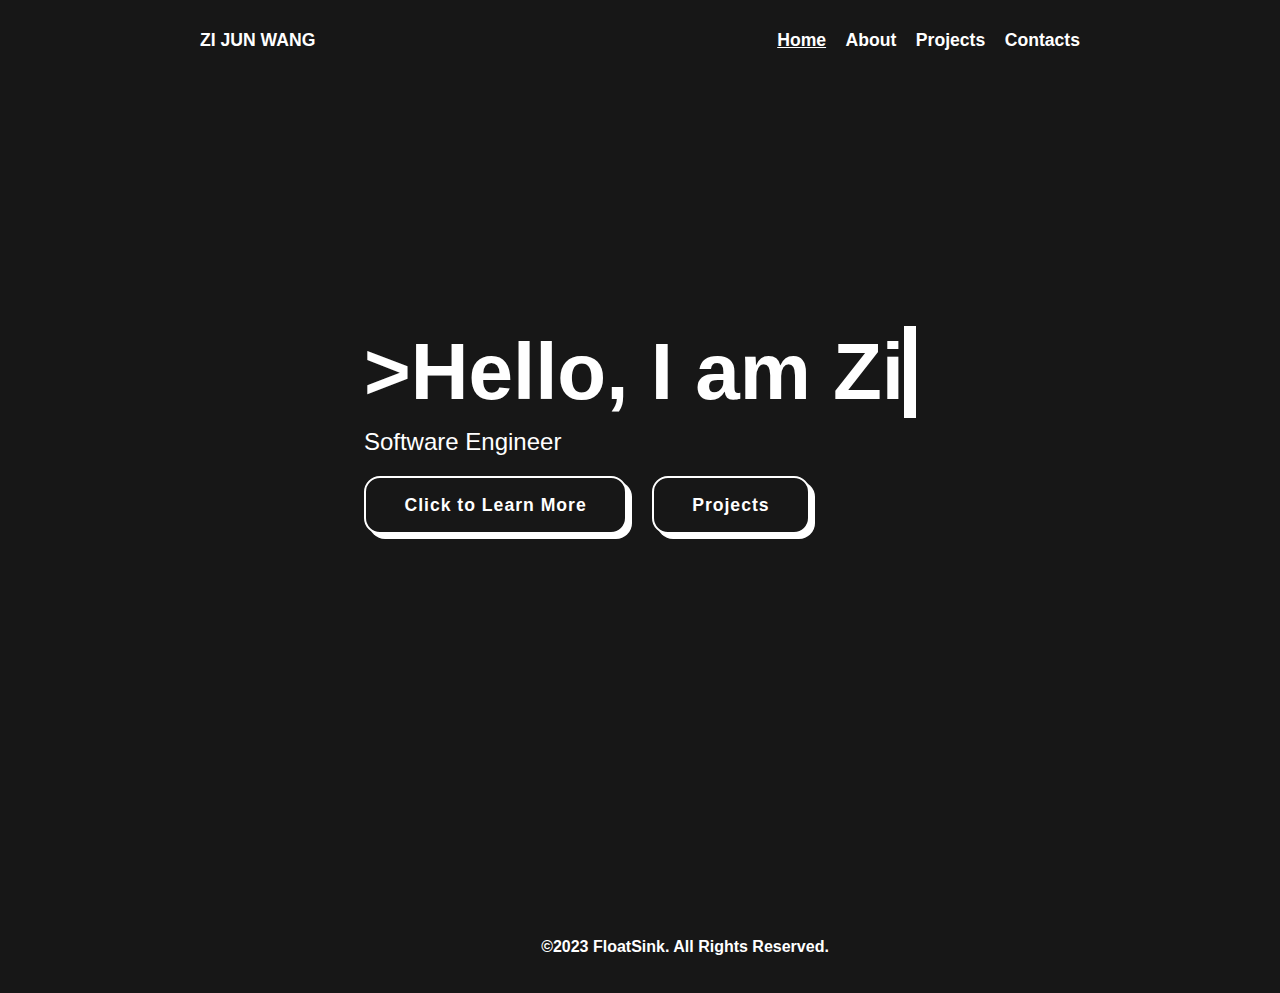
==== commit 646e2ef3: "Version 1.2" ====
--- a/index.html
+++ b/index.html
@@ -8,14 +8,16 @@
     <link rel="stylesheet" href="https://unicons.iconscout.com/release/v4.0.8/css/line.css">
     <link rel="stylesheet" href="style.css">
     <link rel="icon" type="image/png" href="img/logo.png">
-    <title>Floaty</title>
+    <title>Zi Jun Wang</title>
 </head>
 <body>
 
     <header>
-        <a href="#" class="logo">FloatSink</a>
+        <a href="#" class="logo">
+            Zi Jun Wang
+        </a>
         <nav class="navigation">
-            <a href="index.html"> Home</a>
+            <a href="index.html" class="currentpage">Home</a>
             <a href="about.html">About</a>
             <a href="projects.html">Projects</a>
             <a href="contacts.html">Contacts</a>
@@ -24,135 +26,32 @@
 
     <section class="main">
         <div>
-            <h1>Hello, I'm Zi </h1>
+            <h1> &gt;Hello, I am Zi</h1>
             <h2>
-                <span>A Software Engineer & Content Creator</span>
+                <span>Software Engineer</span>
             </h2>
-            <h3>Newbie to Software Engineer but learning.</h3>
-            <a href="#intro" class="main-btn">Click to Learn More
+            <a href="about.html" class="main-btn">Click to Learn More
                 <i class="uil uil-angle-right main_icon"></i>
             </a>
-            <div class="social-icons">
-                <a href="https://www.instagram.com/floatsink/" target="_blank"><i class="uil uil-instagram"></i></a>
-                
-                
-                <a href="https://github.com/floatsinkfc" target="_blank"><i class="uil uil-github-alt"></i></a>
-
-                <a href="https://www.linkedin.com/in/zi-jun-wang-862116262/" target="_blank"><i class="uil uil-linkedin-alt"></i></a>
-
-            </div>
-        </div>
-        <div class = "floatsinkpic">
-            <img src="img/img-0057-1@2x.png" alt="">
+            <a href="projects.html" class="main-btn">Projects
+                <i class="uil uil-angle-right main_icon"></i>
+            </a>
         </div>
     </section>
 
-    <section class="introduction" id="intro">
-        <div>
-            <h1 class="section_header">Introduction 
-                
-            </h1>
-            <span class="section_description">
-            Currently Studying Computer Science @ <a href="https://www.uic.edu/" target="_blank">University of Illinois Chicago</a><i class="uil uil-link"></i> 
-            </span>
-        </div>
-        <div class="introduction_info">
-            <div>
-                <span class="introduction_info-title">2016</span>
-                <span class="introduction_info-name">Started <br> Since</span>
-            </div>
 
-            <div>
-                <span class="introduction_info-title">3+</span>
-                <span class="introduction_info-name">Completed <br> Projects</span>
-            </div>
 
-            <div>
-                <span class="introduction_info-title">5+</span>
-                <span class="introduction_info-name">Language <br> Learned</span>
-            </div>
-        </div>
-        <div class="content">
-            <div class="introcard">
-                <div class="introinfo">
-                    <h3>Tools
-                    </h3>
-                    <p>Github <br> VS Codes <br> Figma <br> PyCharm <br> Roblox Studio  </p>
-                </div>
-            </div>  
-            <div class="introcard">
-                <div class="introinfo">
-                    <h3>Languages</h3>
-                    <p>Python <br> Java <br> CSS <br> HTML <br> LUA  </p>
-                </div>
-            </div>  
-
-            <div class="introcard">
-                <div class="introinfo">
-                    <h3>Others</h3>
-                    <p>Coming Soon...</p>
-                </div>
-            </div> 
-             
-        </div>
-    </section>
-
-    <section class="contact_me">
-        <div class="contactbox">
-            <div class="leftcon">
-                <div class="contform_wrapper">
-                    <div class="contact_heading">
-                        <h1>Want to Contact Me?</h1>
-                        <p class="contText">Or reach me via : <a href="mailto:floatsinkfc@gmail.com">floatsinkfc@gmail.com</a></p>
-                    </div>
-
-                    <form action="" method="post" class="contact-form">
-                        <div class="conInp-wrap">
-                            <input class="contact-input" autocomplete="off" name="First Name" type="text" required></input>
-                            <label>First Name</label>
-                            <i class="contIcon uil uil-postcard"></i>
-                        </div>
-
-                        <div class="conInp-wrap">
-                            <input class="contact-input" autocomplete="off" name="Last Name" type="text" required></input>
-                            <label>Last Name</label>
-                            <i class="contIcon uil uil-postcard"></i>
-                        </div>
-
-                        <div class="conInp-wrap w-100">
-                            <input class="contact-input" autocomplete="off" name="email" type="text" required></input>
-                            <label>Email</label>
-                            <i class="contIcon uil uil-envelope"></i>
-                        </div>
-
-                        <div class="conInp-wrap textarea w-100">
-                            <textarea name="message" autocomplete="off" class="contact-input" required></textarea>
-                            <label>Messages</label>
-                            <i class="contIcon uil uil-comment-alt-message"></i>
-                        </div>
-
-                        <div class="contact-buttons">
-                            <button class="btn upload">
-                                <span>
-                                    <i class="uil uil-link-add"></i> Add attachment
-                                </span>
-                                <input type="file" name="attachment">
-                            </button>
-                            <input type="submit" value="Send Message" class="btn">
-                        </div>
-
-                    </form>
-                </div>
-            </div>
-            <div class="rightcon">
-            
-                
-            </div>
-        </div>
-        
-    </section>
 
     <footer class="footer">
+        <div class="social-icons">
+            <a href="https://www.instagram.com/floatsink/" target="_blank"><i class="uil uil-instagram"></i></a>
+            
+            
+            <a href="https://github.com/floatsinkfc" target="_blank"><i class="uil uil-github-alt"></i></a>
+
+            <a href="https://www.linkedin.com/in/zi-jun-wang-862116262/" target="_blank"><i class="uil uil-linkedin-alt"></i></a>
+
+        </div>
         <p class="footer-title">&#169;2023 FloatSink. All Rights Reserved.</p>
     </footer>
     <script src="js/main.js"></script>
--- a/style.css
+++ b/style.css
@@ -7,42 +7,172 @@
   padding: 0;
   box-sizing: border-box;
   scroll-behavior: smooth;
-}
+
+
+  --main--color: #171717;
+  --text--color: #FFFFFF;
+  --text--color--hover: #c4c2c2;
+
+
+
+
+
+}
+
+@keyframes slideIn {
+  0% {
+    transform: translateX(0);
+  }
+  50% {
+    transform: translateX(110%);
+  }
+  51%{
+    transform: scale(0);
+  }
+  52%{
+    transform: scale(1);
+    transform: translateX(-190%);
+  }
+  100% {
+    transform: translateX(0);
+  }
+}
+
+
+@keyframes ripple{
+  0%{
+    transform: scale(0.8);
+  }
+  
+  50%{
+    transform: scale(1.2);
+  }
+  
+  100%{
+    transform: scale(0.8);
+  }
+}
+
+@keyframes typewriter {
+  from { width: 0 }
+  to { width: 100% }
+}
+
+/* The typewriter cursor effect */
+@keyframes blinkTextCursor {
+  from, to { border-color: transparent }
+  50% { border-color: var(--text--color); }
+}
+
+@keyframes stretchLine {
+  from {
+      width: 0; 
+  }
+  to {
+      width: 100%; 
+  }
+}
+
+@keyframes openclose {
+  0% {
+    width: 0;
+  }
+  5% {
+    width: 0;
+  }
+  15% {
+    width: 230px;
+  }
+  30% {
+    width: 230px;
+  }
+  33% {
+    width: 0;
+  }
+  35% {
+    width: 0;
+  }
+  38% {
+    top: -4.5rem;
+    
+  }
+  48% {
+    top: -4.5rem;
+    width: 190px;
+  }
+  62% {
+    top: -4.5rem;
+    width: 190px;
+  }
+  66% {
+    top: -4.5rem;
+    width: 0;
+    text-indent: 0;
+  }
+  71% {
+    top: -9rem;
+    width: 0;
+    text-indent: 5px;
+  }
+  86% {
+    top: -9rem;
+    width: 285px;
+  }
+  95% {
+    top: -9rem;
+    width: 285px;
+  }
+  98% {
+    top: -9rem;
+    width: 0;
+    text-indent: 5px;
+  }
+  100% {
+    top: 0;
+    width: 0;
+    text-indent: 0;
+  }
+}
+
+
 
 .logo {
   text-decoration: none;
-  color: #FFFFFF;
+  color: var(--text--color);
   text-transform: uppercase;
   font-weight: 700;
   font-size: 1.1em;
-}
+  display: flex; /* Use flex to align the image and text */
+  align-items: center; 
+}
+
 
 header {
-  background-color: #1B1C37;
-  width: 100%;
-  height: 8%;
+  background-color: var(--main--color);
+  width: 100%;
+  height: 80px;
   padding: 12px 200px;
   justify-content: space-between;
   display: flex;
-  position: fixed;
+  position: absolute;
   z-index: 999;
   align-items: center;
-  border-bottom: 3px solid white;
   transition: transform 0.9s ease;
 }
 
-/* Additional styles for the hidden class */
-header.hidden {
-  transform: translateY(-100%);
-}
+.navigation .currentpage{
+  text-decoration: underline;
+} 
 
 .navigation a {
-  color: #ffffff;
+  color: var(--text--color);
+  font-size: 1.1em;
+  font-weight: 700;
+  padding-left: 30px;
   text-decoration: none;
-  font-size: 1.1em;
-  font-weight: 500;
-  padding-left: 30px;
-}
+}
+
+
 
 .navigation a:hover{
   color: #808080;
@@ -60,47 +190,39 @@
   width: 100%;
   min-height: 100vh;
   align-items: center;
+  justify-content: center;
   display: flex;
-  background-color: #2B2C5A;
+  background-color: var(--main--color);
   background-size: cover;
   background-position: center;
   background-attachment: fixed;
 }
 
 
-.main img {
-    margin-top: 10px;
-    margin-right: 20px; /* Add some spacing between the text and the image */
-    width: 100%; /* Set the width to 100% to make it responsive */
-    max-width: 600px; /* Adjust the maximum width of the image as needed */
-    height: auto; /* Set height to auto to maintain the aspect ratio */
-    border-radius: 50%;
-    
-}
-
-
 .main h1 {
-  color: #FFFFFF;
+  color: var(--text--color);
   font-size: 5em;
   font-weight: 700;
-  transition: 1s ease;
-}
+  white-space: nowrap;
+  border-right: .15em solid var(--text--color);
+  overflow: hidden;
+  animation: 
+    typewriter 2s steps(44) 1s 1 normal both,
+    blinkTextCursor 1000ms steps(44) infinite normal;
+}
+
 
 .main h2 span {
   display: inline-block;
   margin-top: 10px;
-  color: #FFFFFF;
-  font-size: 2em;
-  font-weight: 600;
-}
-
-.main img{
-  width: 400px;
-  border-radius: .5rem;
-}
+  color: var(--text--color);
+  font-size: 1.5em;
+  font-weight: 300;
+}
+
 
 .main h3 {
-  color: #FFFFFF;
+  color: var(--text--color);
   font-size: 1.0em;
   font-weight: 700;
   letter-spacing: 1px;
@@ -109,8 +231,8 @@
 }
 
 .main-btn {
-    color: #000000;
-    background-color: #FFFFFF;
+    color: var(--text--color);
+    background-color: var(--main--color);
     text-decoration: none;
     font-size: 1.1em;
     font-weight: 600;
@@ -120,11 +242,22 @@
     border-radius: 16px;
     margin-bottom: 40px;
     position: relative;
+    margin-top: 20px;
+    border: 2px solid var(--text--color);
+    box-shadow: 5px 5px var(--text--color);
+}
+
+
+
+.main-btn ~ .main-btn {
+  margin-left: 20px; /* Adjust the value as needed */
 }
 
 .main-btn:hover {
-    background-color: #808080;
+    background-color: var(--text--color);
     transform: scale(1.1);
+    color: var(--main--color);
+    transition: background-color 0.5s ease;
 }
 
 .main-btn:hover .main_icon {
@@ -138,26 +271,72 @@
 }
 
 .social-icons a {
-    color: #FFFFFF;
+    color: var(--text--color);
     font-size: 1.6em;
     padding-right: 30px;
 }
 
-.title {
+.section_header {
+  display: flex;
+  justify-content: left;
+  color: var(--text--color);
+  font-size: 3.75rem;
+  font-weight: 800;
+  margin-top: 50px;
+}
+
+.skills_header {
   display: flex;
   justify-content: center;
-  color: white;
-  font-size: 2.2em;
+  color: var(--text--color);
+  font-size: 3.75rem;
   font-weight: 800;
-  margin-bottom: 30px;
   margin-top: 50px;
-}
+  margin-bottom: 20px;
+}
+
 
 .line{
     display: block;
-    width: 100%;
-    height: 3px;
-    background-color: white;
+    width: 0;
+    height: 2px;
+    background-color: var(--text--color);
+    transition: width 1s ease;
+    animation: stretchLine 5s forwards;
+    z-index: 1;
+}
+
+.otherline{
+  display: block;
+  width: 0;
+  height: 2px;
+  background-color: var(--text--color);
+  transition: width 1s ease;
+  animation: stretchLine 5s forwards;
+  z-index: 1;
+  margin-top: 20px;
+}
+
+.skill_line{
+  display: block;
+  width: 0;
+  height: 2px;
+  margin-bottom: 20px;
+  margin-top: 20px;
+  background-color: var(--text--color);
+  transition: width 1s ease;
+  animation: stretchLine 5s forwards;
+  z-index: 1;
+}
+
+
+.line2{
+  display: block;
+  width: 100%;
+  margin-top: 0;
+  height: 2px;
+  z-index: -9;
+  background-color: var(--text--color--hover);
 }
 
 /* Introduction */ 
@@ -165,48 +344,123 @@
   position: relative; /* Add position relative to allow absolute positioning */
   width: 100%;
   min-height: 100vh;
-  background-color: white;
+  background-color: var(--main--color);
   background-size: cover;
   background-position: center;
   background-attachment: fixed;
-}
-
-.section_header {
-  color: #2B2C5A;
+  justify-content: center;
+}
+
+.section_header_light {
+  color: var(--text--color);
   font-size: 5em;
   font-weight: 700;
 }
 
-.section_header_light {
-  color: white;
-  font-size: 5em;
-  font-weight: 700;
-}
-
 .section_description {
   display: block;
-  color: #2B2C5A;
-  font-size: 1em;
-  font-weight: 600;
-}
+  color: var(--text--color--hover);
+  font-size: 1.2em;
+  font-weight: 300;
+  margin-bottom: 20px;
+  line-height: 1.75;
+  margin-top: 10px;
+}
+
+.skills_description {
+  display: block;
+  color: var(--text--color--hover);
+  font-size: 2rem;
+  font-weight: 300;
+  margin-bottom: 20px;
+  line-height: 1.75;
+  margin-top: 10px;
+  text-align: center;
+  overflow: hidden;
+}
+
+.sliderSkill{
+  overflow: hidden;
+  text-align: center;
+}
+
+.skills_icon{
+  display: flex;
+  text-align: left;
+  color:var(--text--color);
+  font-size: 4rem;
+  animation: 5s linear 5s infinite running slideIn;
+  letter-spacing: 20px;
+}
+
+.scrollbackup{
+  text-align: center;
+  margin-top: 40px;
+  font-size: 1.3rem;
+}
+
+.scrollback{
+  color: var(--text--color);
+  text-decoration: none;
+}
+
+.scrollback:hover{
+  color:var(--text--color--hover)  
+}
+
+.scrollback:hover .scroll_icon{
+  transform: translateY(30%); 
+  transition: transform 0.4s ease; 
+}
+
 
 .section_description_light {
   display: block;
-  color: white;
-  font-size: 1em;
-  font-weight: 600;
+  color: var(--text--color--hover);
+  font-size: 1.2em;
+  font-weight: 300;
+  margin-bottom: 20px;
+  line-height: 1.75;
+  margin-top: 40px;
 }
 
 .section_header, 
 .section_description,
 .section_header_light,
 .section_description_light {
-  text-align: center;
-}
-
-.section_description a{
-  text-decoration: none;
-  color: #2B2C5A;
+  text-align: left;
+}
+
+.section_description_light a{
+  text-decoration: line;
+  color: #4ea6c2;
+}
+
+.aboutimg{
+  width: 100%;
+  max-width: 500px;
+  float:right;
+  margin: 20px;
+  margin-top: 50px;
+}
+
+.content {
+  display: flex;
+  justify-content: center;
+  flex-direction: row;
+  flex-wrap: wrap;
+}
+
+.reveal{
+  position: relative;
+  transform: translateY(150px);
+  opacity: 0;
+  transition: 1s all ease;
+}
+
+.reveal.active{
+  transform: translateY(0);
+  opacity: 1;
 }
 
 .introduction_info{
@@ -215,12 +469,13 @@
   margin-top: 5rem;
   margin-bottom: 2.5rem;
   transform: scale(1.2);
+  overflow: hidden;
 }
 
 .introduction_info-title{
   font-size: 1.5rem;
   font-weight: 600;
-  color:#2B2C5A
+  color:var(--main--color);
 }
 
 .introduction_info-name{
@@ -239,46 +494,40 @@
 }
 
 .introinfo p {
-  color:#2B2C5A
+  color:var(--text--color);
 }
 
 .introinfo h3 {
-  color: #2B2C5A;
+  color: var(--text--color);
   font-size: 1.2em;
   font-weight: 700;
   margin: 10px;
 }
 
 .introcard {
-  background-color: white;
+  background-color: var(--main--color);
+  border: 2px solid var(--text--color);
+  box-shadow: 5px 5px var(--text--color);
   width: 21.25em; /* 21.25 * 16 = 340px */ 
-  box-shadow: 0 5px 25px rgba(1, 1, 1, 15%);
+  min-height: 21.25em;
   border-radius: 12px;
   padding: 25px;
-  margin: 15px;
+  margin: 25px;
   transition: 0.7s ease;
   text-decoration: none;
 }
 
-.introcard:hover .introinfo p,
-.introcard:hover .introinfo h3 {
-  transform: scale(1.1, 1);
-}
-
-.introcard:hover {
-  transform: scale(1, 1.1);
-}
 
 /* Contact Me*/ 
 .contact_me {
   width: 100%;
   min-height: 100vh;
   overflow: hidden;
-  background-color: #2B2C5A;
+  background-color: var(--main--color);
 }
 
 .contact_me .contactbox{
-  height: 100vh;
+  height: 50vh;
   min-height: 700px;
   display: grid;
   grid-template-columns: 1fr;
@@ -304,7 +553,7 @@
 
 .contact_heading h1{
   font-weight: 600;
-  color:white;
+  color:var(--text--color);
   font-size: 3.5rem;
   line-height: 0.9;
   white-space: nowrap;
@@ -312,13 +561,13 @@
 }
 
 .contText{
-  color: white;
+  color: var(--text--color);
   line-height: 1.1;
   font-size: 1rem;
 }
 
 .contText a{
-  color: white;
+  color: var(--text--color);
   transition: 0.3s;
   text-decoration: none;
 }
@@ -352,7 +601,7 @@
 
 .contact-input{
   width: 100%;
-  background-color: white;
+  background-color: var(--text--color);
   padding: 1.5rem 1.35rem calc(0.75rem - 2px) 1.35rem;
   border: none;
   outline: none;
@@ -404,7 +653,7 @@
 }
 
 .conInp-wrap.focus .contact-input{
-  background-color: white;
+  background-color: var(--text--color);
   border: 2px solid;
   border-color: #1B1C37;
   box-shadow: 0 0 0 5px hsla(white), 91%, 55%, 0.11;
@@ -433,10 +682,11 @@
 .btn {
   display: inline-block;
   padding: 1.1rem 2rem;
-  background-color: #1da1f2;
-  color: white;
+  background-color: var(--main--color);
+  color: var(--text--color);
   border-radius: 40px;
-  border: none;
+  border: 2px solid var(--text--color);
+  box-shadow: 5px 5px var(--text--color);
   font-family: inherit;
   font-weight: 500;
   font-size: 1rem;
@@ -450,7 +700,7 @@
 
 .btn.upload{
   position: relative;
-  background-color: white;
+  background-color: var(--text--color);
   color: #808080;
 }
 
@@ -492,79 +742,9 @@
 }
 
 
-
-
-
-
-/* About */
-.content {
-  display: flex;
-  justify-content: center;
-  flex-direction: row;
-  flex-wrap: nowrap;
-}
-
-.cards{
-  background-color: #2B2C5A;
-  width: 100%;
-  min-height: 100vh;
-}
-
-.card {
-  background-color: white;
-  width: 21.25em; /* 21.25 * 16 = 340px */ 
-  box-shadow: 0 5px 25px rgba(1, 1, 1, 15%);
-  border-radius: 12px;
-  padding: 25px;
-  margin: 15px;
-  transition: 0.7s ease;
-  text-decoration: none;
-}
-
-.card:hover {
-  transform: scale(1.1);
-}
-
-.icon {
-  color: #2B2C5A;
-  font-size: 8em;
-  text-align: center;
-}
-
-.info {
-  text-align: center;
-}
-
-.info p {
-  color:#2B2C5A
-}
-
-.info h3 {
-  color: #2B2C5A;
-  font-size: 1.2em;
-  font-weight: 700;
-  margin: 10px;
-}
-
-.connectinfo h3 {
-  color: #2B2C5A;
-  font-size: 1.2em;
-  font-weight: 700;
-  text-align: center;
-}
-
-.connectinfo p{
-  color: #2B2C5A;
-  font-size: 1em;
-  text-align: center;
-}
-
-
-
-
 /* Projects */
 .projects {
-  background-color: #2B2C5A; /* the same as background color */
+  background-color: var(--main--color); /* the same as background color */
   width: 100%;
   min-height: 100vh;
 }
@@ -580,19 +760,16 @@
 }
 
 .project-card {
-  background-color: #FFFFFF;
-  border: 1px solid #FFFFFF;
+  background-color: var(--main--color);
+  border: 2px solid var(--text--color);
+  box-shadow: 5px 5px var(--text--color);
   min-height: 14em;
-  width: 23em;
+  width: 35em;
   overflow: hidden;
-  border-radius: 12px;
   margin: 20px;
   transition: 0.7s ease;
 }
 
-.project-card:hover {
-  transform: scale(1.2);
-}
 
 .project-card:hover .project-image {
   opacity: 0.9;
@@ -609,7 +786,7 @@
 
 .project-category {
   font-size: 1.1em;
-  color: #000000;
+  color: var(--text--color);
 }
 
 .project-title {
@@ -619,23 +796,24 @@
   text-transform: uppercase;
   font-weight: 600;
   margin-top: 10px;
-  color:#000000;
+  color: var(--text--color);
 }
 
 .more-details {
   text-decoration: none;
-  color: #000000;
+  font-size: 1rem;
+  color: #0c69a3;
 }
 
 .more-details:hover {
-  color: #808080;
+  color: var(--text--color);
 }
 
 
 /* Contact */ 
 
 .card-contact {
-  background-color: #2B2C5A;
+  background-color: var(--main--color);
   width: 100%;
   min-height: 100vh;
 }
@@ -652,16 +830,17 @@
 }
 
 .footer {
-  background-color: #2B2C5A;
-  color: white;
+  background-color: var(--main--color);
+  color: var(--text--color);
   padding: 2em;
   display: flex;
   justify-content: center;
-  
+  align-items: center;
 }
 
 .footer-title {
   font-weight: 600;
+  text-align: center;
 }
 
 
@@ -681,17 +860,25 @@
   
   
   .main h2{
-    font-size: 1.1em;
+    font-size: 1em;
   }
 
   .main h3 {
-    font-size: 1.6em;
+    font-size: 1.2em;
   }
 
   .project-card {
     width: 20em;
   }
   
+  .aboutimg{
+    max-width: 400px;
+    float: none;
+    margin: 20px auto;
+    order: 1;
+    justify-content: center;
+    display: block
+  }
 
   .content{
     display: flex;
@@ -706,6 +893,9 @@
     flex-wrap: wrap;
   }
 
+  .more-details{
+    font-size: 0.5rem;
+  }
   .introduction_info{
     transform: scale(1.2);
   }
@@ -733,12 +923,11 @@
   }
 
   .main h3 {
-    font-size: 1.5em;
-  }
-
-  .main img{
-    width: 100%; /* Set the width to 100% to make it responsive */
-    max-width: 500px;
+    font-size: 0.6em;
+  }
+
+  .aboutimg{
+    max-width: 300px;
   }
 
   .content{
@@ -813,6 +1002,7 @@
   .btn {
     padding: 1rem 1.5rem;
     font-size: 0.87rem;
+    margin-top: 10px;
   }
 
 
@@ -833,7 +1023,7 @@
   }
 
   .main h2{
-    font-size: 0.8em;
+    font-size: 0.7em;
   }
   .main{
     flex-direction: row;
@@ -842,12 +1032,12 @@
   }
 
   .main img{
-    width: 100%; /* Set the width to 100% to make it responsive */
-    max-width: 400px;
+    width: 100%; 
+    max-width: 450px;
   }
 
   .main h3 {
-    font-size: 1.3em;
+    font-size: 0.9em;
   }
 
   .leftcon{
@@ -890,7 +1080,7 @@
 
   .main img{
     width: 100%; /* Set the width to 100% to make it responsive */
-    max-width: 300px;
+    max-width: 350px;
   }
 
   .footer .social-icons a {
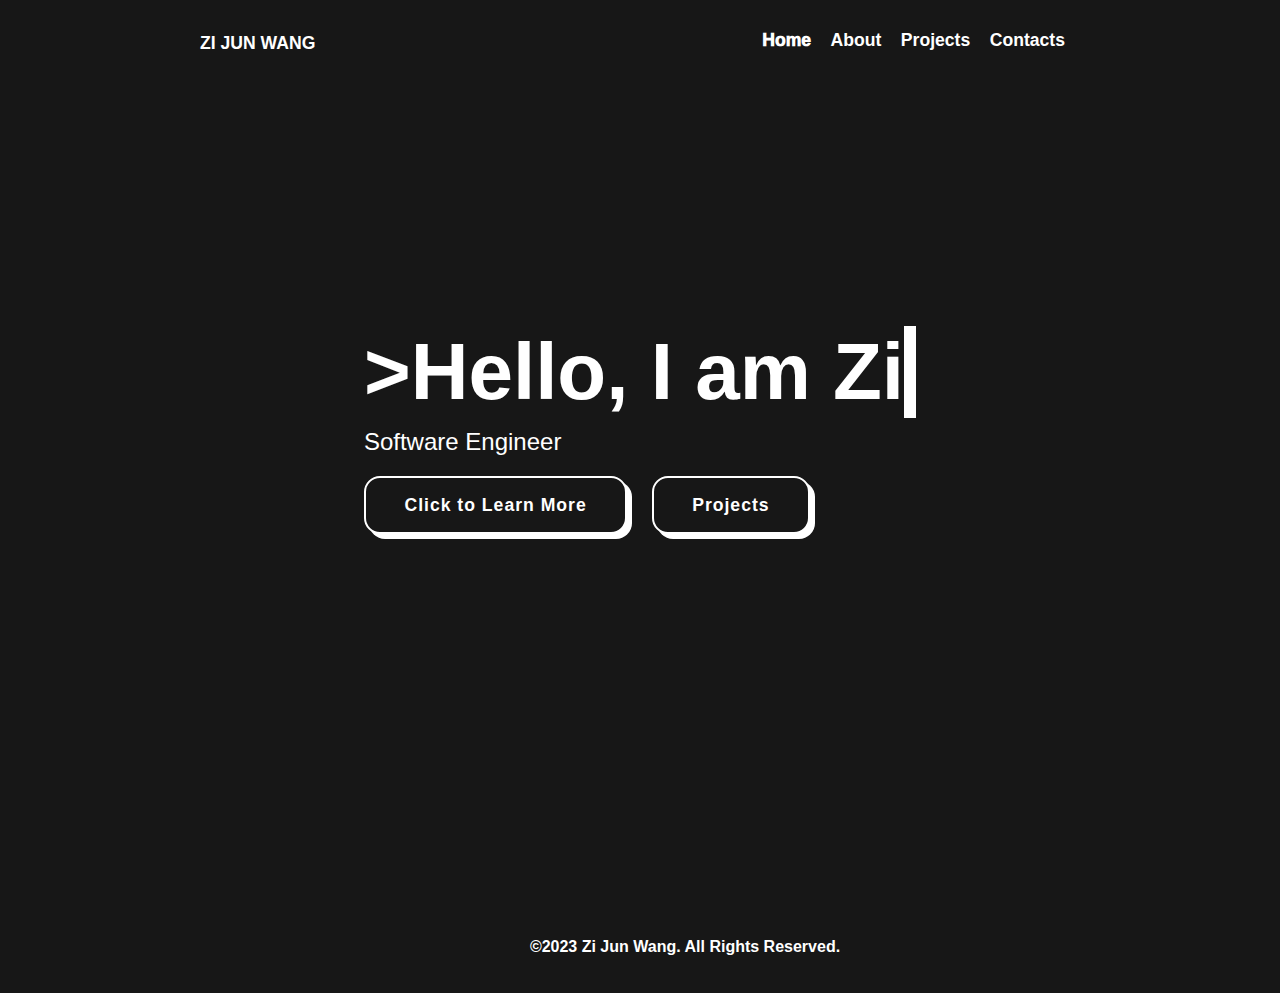
==== commit 37482cc8: "Version 1.4 Light & Dark mode" ====
--- a/index.html
+++ b/index.html
@@ -6,7 +6,7 @@
     <meta name="viewport" content="width=device-width, initial-scale=1.0">
     <link rel="stylesheet" href="https://cdnjs.cloudflare.com/ajax/libs/font-awesome/5.15.4/css/all.min.css">
     <link rel="stylesheet" href="https://unicons.iconscout.com/release/v4.0.8/css/line.css">
-    <link rel="stylesheet" href="style.css">
+    <link rel="stylesheet" href="style.css" id="mainStylesheet">
     <link rel="icon" type="image/png" href="img/logo.png">
     <title>Zi Jun Wang</title>
 </head>
@@ -16,15 +16,37 @@
         <a href="#" class="logo">
             Zi Jun Wang
         </a>
+        
+        
         <nav class="navigation">
-            <a href="index.html" class="currentpage">Home</a>
-            <a href="about.html">About</a>
-            <a href="projects.html">Projects</a>
-            <a href="contacts.html">Contacts</a>
+            
+            <a href="index.html" class="currentpage navTxt">Home</a>
+            <a href="about.html" class="navTxt">About</a>
+            <a href="projects.html" class="navTxt">Projects</a>
+            <a href="contacts.html" class="navTxt">Contacts</a>
+            <a id="flipButton" class="flipbutton"><i class="uil uil-brightness"></i></a>
+            <div class="hamburger">
+                <div class="lineham"></div>
+                <div class="lineham"></div>
+                <div class="lineham"></div>
+              </div>
         </nav>
+
+        <div class="mobile-menu">
+            <a href="index.html" class="currentpage"><i class="uil uil-home mobileicon"></i>Home</a>
+            <a href="about.html"><i class="uil uil-user-square mobileicon"></i>About</a>
+            <a href="projects.html"><i class="uil uil-briefcase-alt mobileicon"></i>Projects</a>
+            <a href="contacts.html"><i class="uil uil-message mobileicon"></i>Contacts</a>
+            
+          </div>
+
+
+
+
     </header>
 
     <section class="main">
+        
         <div>
             <h1> &gt;Hello, I am Zi</h1>
             <h2>
@@ -52,7 +74,7 @@
             <a href="https://www.linkedin.com/in/zi-jun-wang-862116262/" target="_blank"><i class="uil uil-linkedin-alt"></i></a>
 
         </div>
-        <p class="footer-title">&#169;2023 FloatSink. All Rights Reserved.</p>
+        <p class="footer-title">&#169;2023 Zi Jun Wang. All Rights Reserved.</p>
     </footer>
     <script src="js/main.js"></script>
 </body> 
--- a/style.css
+++ b/style.css
@@ -9,29 +9,52 @@
   scroll-behavior: smooth;
 
 
+  
+  
+
+
+
+
+
+}
+
+:root {
+  --text--color--hover: #c4c2c2;
   --main--color: #171717;
   --text--color: #FFFFFF;
-  --text--color--hover: #c4c2c2;
-
-
-
-
-
+}
+
+body{
+  background-color: var(--main--color);
+}
+
+
+/* Keyframes */
+
+@keyframes fadeAnim {
+  0% {
+    opacity: 1;
+  }
+  50%{
+    opacity: 0;
+  }
+  100%{
+    opacity: 1;
+  }
 }
 
 @keyframes slideIn {
   0% {
     transform: translateX(0);
   }
-  50% {
+  25% {
     transform: translateX(110%);
   }
-  51%{
-    transform: scale(0);
-  }
-  52%{
-    transform: scale(1);
-    transform: translateX(-190%);
+  50%{
+    transform:translateX(0)
+  }
+  75%{
+    transform: translateX(-110%);
   }
   100% {
     transform: translateX(0);
@@ -52,6 +75,7 @@
     transform: scale(0.8);
   }
 }
+
 
 @keyframes typewriter {
   from { width: 0 }
@@ -134,7 +158,36 @@
   }
 }
 
-
+@keyframes fadeIn {
+  from {
+    opacity: 0; /* Start with 0 opacity */
+  }
+  to {
+    opacity: 1; /* End with full opacity (fade in) */
+  }
+}
+/* ... */
+.flipbutton{
+  text-align: center;
+  align-content: center;
+}
+
+.flipbutton i{
+  text-align: center;
+  color:var(--text--color);
+  font-size: 1.1rem;
+}
+
+
+.fadeIn{
+  animation: fadeIn 1s ease forwards; 
+}
+
+
+
+
+
+/* Header */
 
 .logo {
   text-decoration: none;
@@ -144,6 +197,7 @@
   font-size: 1.1em;
   display: flex; /* Use flex to align the image and text */
   align-items: center; 
+  margin-top: 6px;
 }
 
 
@@ -161,8 +215,13 @@
 }
 
 .navigation .currentpage{
-  text-decoration: underline;
+  text-decoration: none;
+  font-weight: 1000;
 } 
+
+.navigation {
+  align-items: center;
+}
 
 .navigation a {
   color: var(--text--color);
@@ -178,10 +237,97 @@
   color: #808080;
 }
 
+/* Hamburger Menu */
+.hamburger {
+  display: none;
+  cursor: pointer;
+  z-index: 1000;
+  transition: transform 0.4s;
+}
+
+.header-active .lineham:nth-child(1) {
+  transform: translateY(9px) rotate(45deg);
+}
+
+.header-active .lineham:nth-child(2) {
+  opacity: 0;
+}
+
+.header-active .lineham:nth-child(3) {
+  transform: translateY(-5px) rotate(-45deg);
+}
+
+.header-active .hamburger {
+  transform: rotate(90deg);
+}
+
+/* Mobile Menu */
+.mobile-menu {
+  position: absolute;
+  top: 80px;
+  left: 0;
+  width: 100%;
+  height: 100vh;
+  background-color: var(--main--color);
+  padding: 40px;
+  display: flex;
+  flex-direction: column;
+  align-items: center;
+  transform: translateY(-200%);
+  z-index: -999;
+  transition: transform 1s;
+  visibility: hidden;
+  opacity: 1;
+  overflow: hidden;
+}
+
+.lock-scroll {
+  overflow: hidden;
+}
+
+.mobile-menu a {
+  text-decoration: none;
+  color: var(--text--color);
+  opacity: 1;
+  font-size: 2rem;    
+  line-height: 100px;
+}
+
+.mobileicon{
+  margin-right: 20px;
+}
+
+
+.mobile-menu .currentpage {
+  color: var(--text--color--hover);
+}
+
+.mobile-menu a:hover {
+  color: var(--text--color--hover);
+}
+
+.menu-open {
+  transform: translateY(0);
+}
+
+.lineham {
+  width: 25px;
+  height: 2px;
+  background-color: var(--text--color);
+  margin: 5px;
+  transition: transform 0.4s, opacity 0.4s;
+}
+
+
+/* ------------------------------------------------------ */
+
+
 
 section {
   padding: 100px 200px;
 }
+
+
 
 
 /* Main */
@@ -282,7 +428,7 @@
   color: var(--text--color);
   font-size: 3.75rem;
   font-weight: 800;
-  margin-top: 50px;
+  margin-top: 30px;
 }
 
 .skills_header {
@@ -386,22 +532,25 @@
 
 .skills_icon{
   display: flex;
-  text-align: left;
+  text-align: center;
   color:var(--text--color);
   font-size: 4rem;
-  animation: 5s linear 5s infinite running slideIn;
+  animation: 20s linear 5s infinite running slideIn;
   letter-spacing: 20px;
+  justify-content: center;
 }
 
 .scrollbackup{
   text-align: center;
   margin-top: 40px;
   font-size: 1.3rem;
+  
 }
 
 .scrollback{
   color: var(--text--color);
   text-decoration: none;
+  animation: fadeAnim 5s ease infinite;
 }
 
 .scrollback:hover{
@@ -607,7 +756,7 @@
   outline: none;
   font-family: inherit;
   border-radius: 20px;
-  color: black;
+  color: var(--main--color);
   font-weight: 600;
   font-size: 0.95rem;
   border: 2px solid transparent;
@@ -616,7 +765,7 @@
 }
 
 .contact-input:hover{
-  background-color: #808080;
+  background-color: var(--text--color--hover);
 }
 
 .conInp-wrap label{
@@ -624,7 +773,7 @@
   top:50%;
   left: calc(1.35rem + 2px);
   transform: translateY(-50%);
-  color: black;
+  color: var(--main--color);
   pointer-events: none;
   transition: .25s;
 }
@@ -635,7 +784,7 @@
   top: 50%;
   transform: translateY(-50%);
   pointer-events: none;
-  color: black;
+  color: var(--main--color);
   font-size: 1.25rem;
   transition: 0.3s;
 }
@@ -744,19 +893,20 @@
 
 /* Projects */
 .projects {
-  background-color: var(--main--color); /* the same as background color */
+  background-color: var(--main--color);
   width: 100%;
   min-height: 100vh;
+  padding-top: 30px; /* Add some padding at the top for better spacing */
 }
 
 .content2 {
   display: flex;
   justify-content: center;
-  flex-direction: row;
   flex-wrap: wrap;
-}
-.projects .content2 {
-  margin-top: 30px;
+  gap: 40px; /* Add gap between project cards */
+  max-width: 1200px; /* Limit the maximum width of project cards */
+  margin: 0 auto; /* Center the content horizontally */
+
 }
 
 .project-card {
@@ -764,12 +914,11 @@
   border: 2px solid var(--text--color);
   box-shadow: 5px 5px var(--text--color);
   min-height: 14em;
-  width: 35em;
+  width: calc(50% - 20px); 
   overflow: hidden;
-  margin: 20px;
   transition: 0.7s ease;
-}
-
+  margin-top: 50px;
+}
 
 .project-card:hover .project-image {
   opacity: 0.9;
@@ -790,9 +939,7 @@
 }
 
 .project-title {
-  display: flex;
-  font-size: 0.6em;
-  justify-content: space-between;
+  font-size: 1.2em; /* Increase font size for better readability */
   text-transform: uppercase;
   font-weight: 600;
   margin-top: 10px;
@@ -803,11 +950,14 @@
   text-decoration: none;
   font-size: 1rem;
   color: #0c69a3;
+  display: block; /* Display as block for better spacing */
+  margin-top: 10px; /* Add some spacing between project title and link */
 }
 
 .more-details:hover {
   color: var(--text--color);
 }
+
 
 
 /* Contact */ 
@@ -856,6 +1006,7 @@
   section {
     padding: 80px 140px;
   }
+
 
   
   
@@ -891,6 +1042,11 @@
     display: flex;
     flex-direction: row;
     flex-wrap: wrap;
+    
+  }
+
+  .project-card {
+    width: calc(50% - 20px); /* Show 2 cards in a row on smaller screens with a small gap */
   }
 
   .more-details{
@@ -906,8 +1062,33 @@
     padding: 12px 20px;
   }
 
-  .navigation a{
-    padding-left: 10px;
+  .navigation{
+    display: flex;
+    gap: 20px;
+  }
+  .navigation .navTxt {
+    display: none;
+    position: absolute;
+    top: 80px; /* Adjust this value to match your header's height */
+    left: 0;
+    width: 100%;
+    background-color: var(--main--color);
+    text-align: center;
+    padding: 20px 0;
+  }
+
+  .navigation a {
+    display: block;
+    padding: 10px 0;
+  }
+
+
+  .hamburger {
+    display: block;
+  }
+
+  .mobile-menu{
+    visibility: visible;
   }
 
   .title{
@@ -925,6 +1106,13 @@
   .main h3 {
     font-size: 0.6em;
   }
+
+  .section_header{
+    font-size: 3rem;
+  }
+
+  
+
 
   .aboutimg{
     max-width: 300px;
@@ -935,9 +1123,12 @@
     align-items: center;
   }
 
-  .content2{
-    flex-direction: column;
-    align-items: center;
+  .content2 {
+    justify-content: space-around; /* Change to space-around for smaller screens */
+  }
+
+  .project-card {
+    width: calc(50% - 20px); /* Show 2 cards in a row on smaller screens */
   }
   
   .introduction_info{
@@ -1040,6 +1231,20 @@
     font-size: 0.9em;
   }
 
+  .section_header{
+    font-size: 2.5rem;
+    margin: 0;
+  }
+
+
+  .fadeIn .main-btn{
+    display: block;
+    max-width: 100%;
+    margin: 0;
+    margin-top: 30px;
+    text-align: center;
+  }
+
   .leftcon{
     padding: 50px 1.5rem 0;
     grid-template-columns: 1fr;
@@ -1056,17 +1261,6 @@
   }
 
 
-
-
-
-
-
-
-
-
-
-
-
 }
 
 @media(max-width: 450px){
@@ -1075,7 +1269,7 @@
   }
   .navigation a{
     padding-left: 10px;
-    font-size: 0.8em;
+    font-size: 1.2em;
   }
 
   .main img{
@@ -1092,6 +1286,10 @@
     grid-column: span 2;
   }
 
+  .project-card {
+    width: calc(100% - 20px); /* Show 1 card per row on even smaller screens */
+  }
+
   .contact-buttons{
     grid-template-columns: 1fr;
     row-gap: 0.5rem;
@@ -1102,8 +1300,4 @@
     line-height: 1;
   }
 
-
-
-
-
-}
+}
